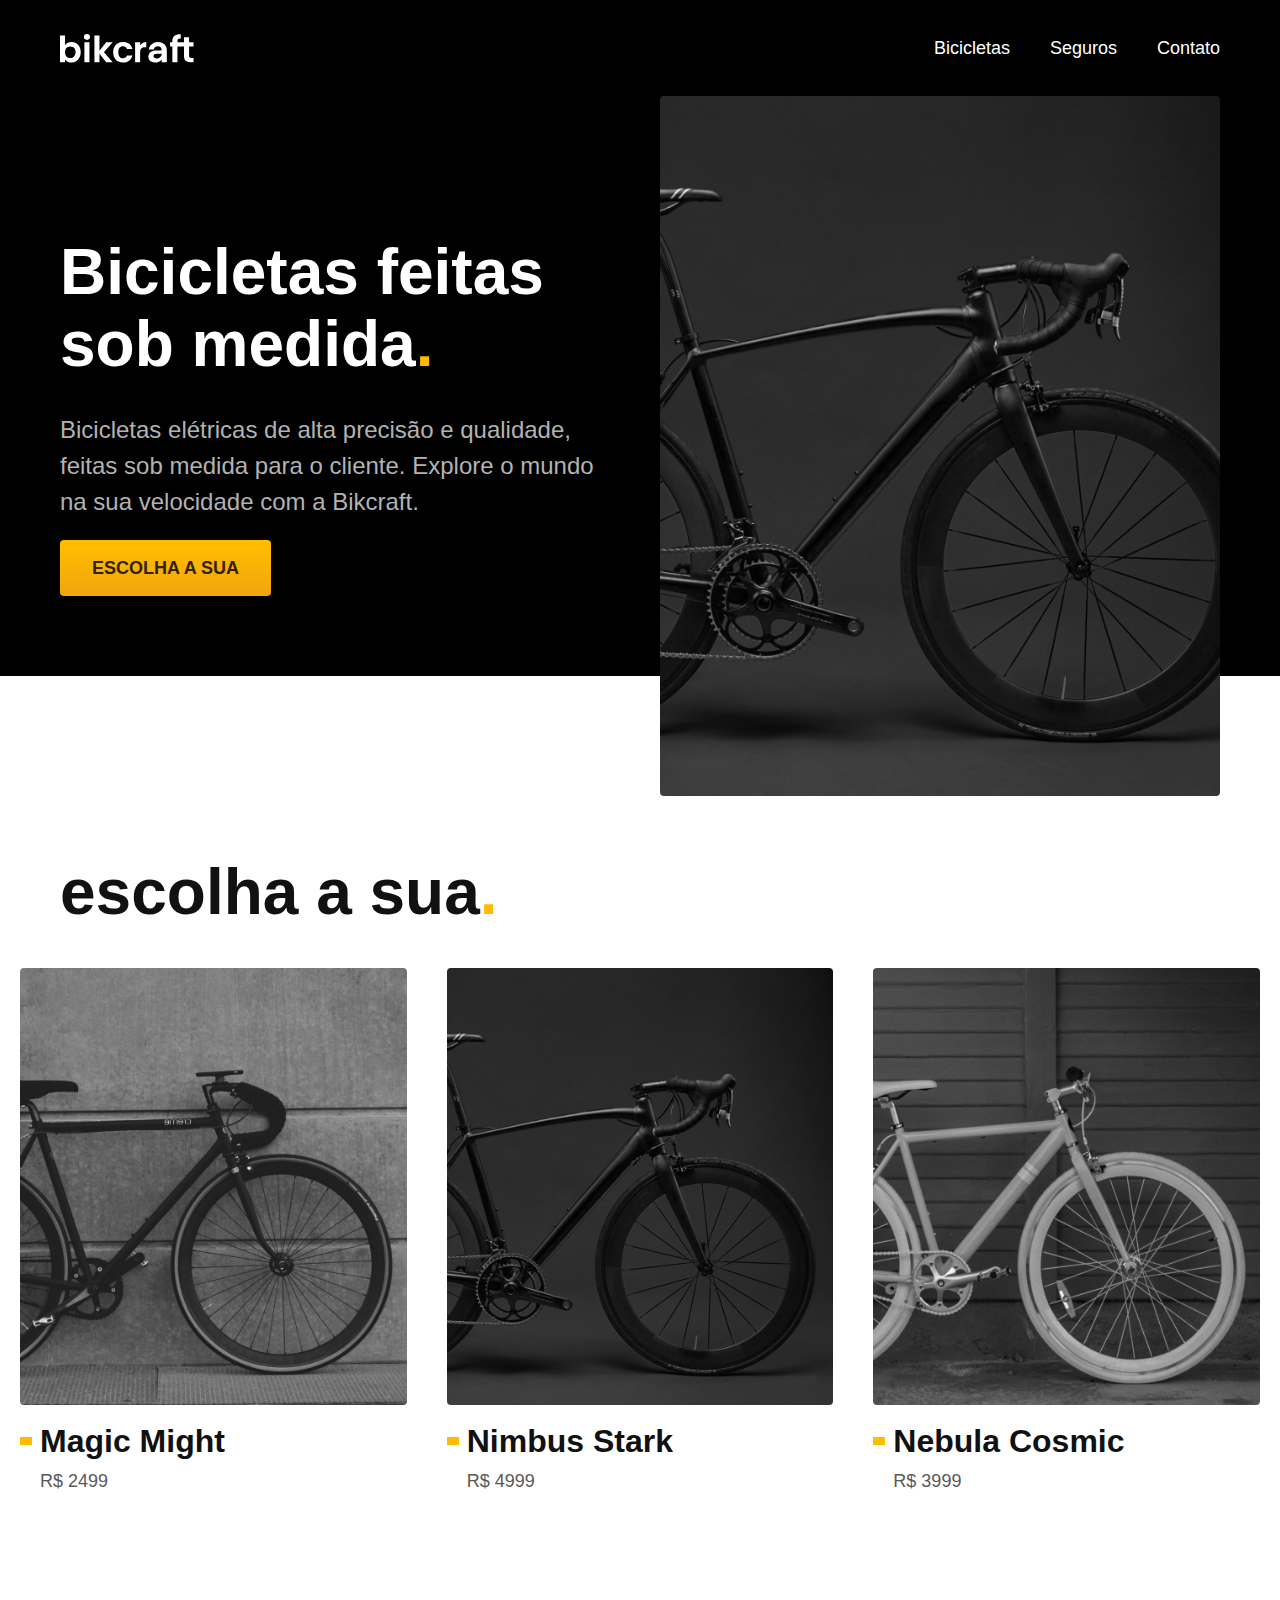
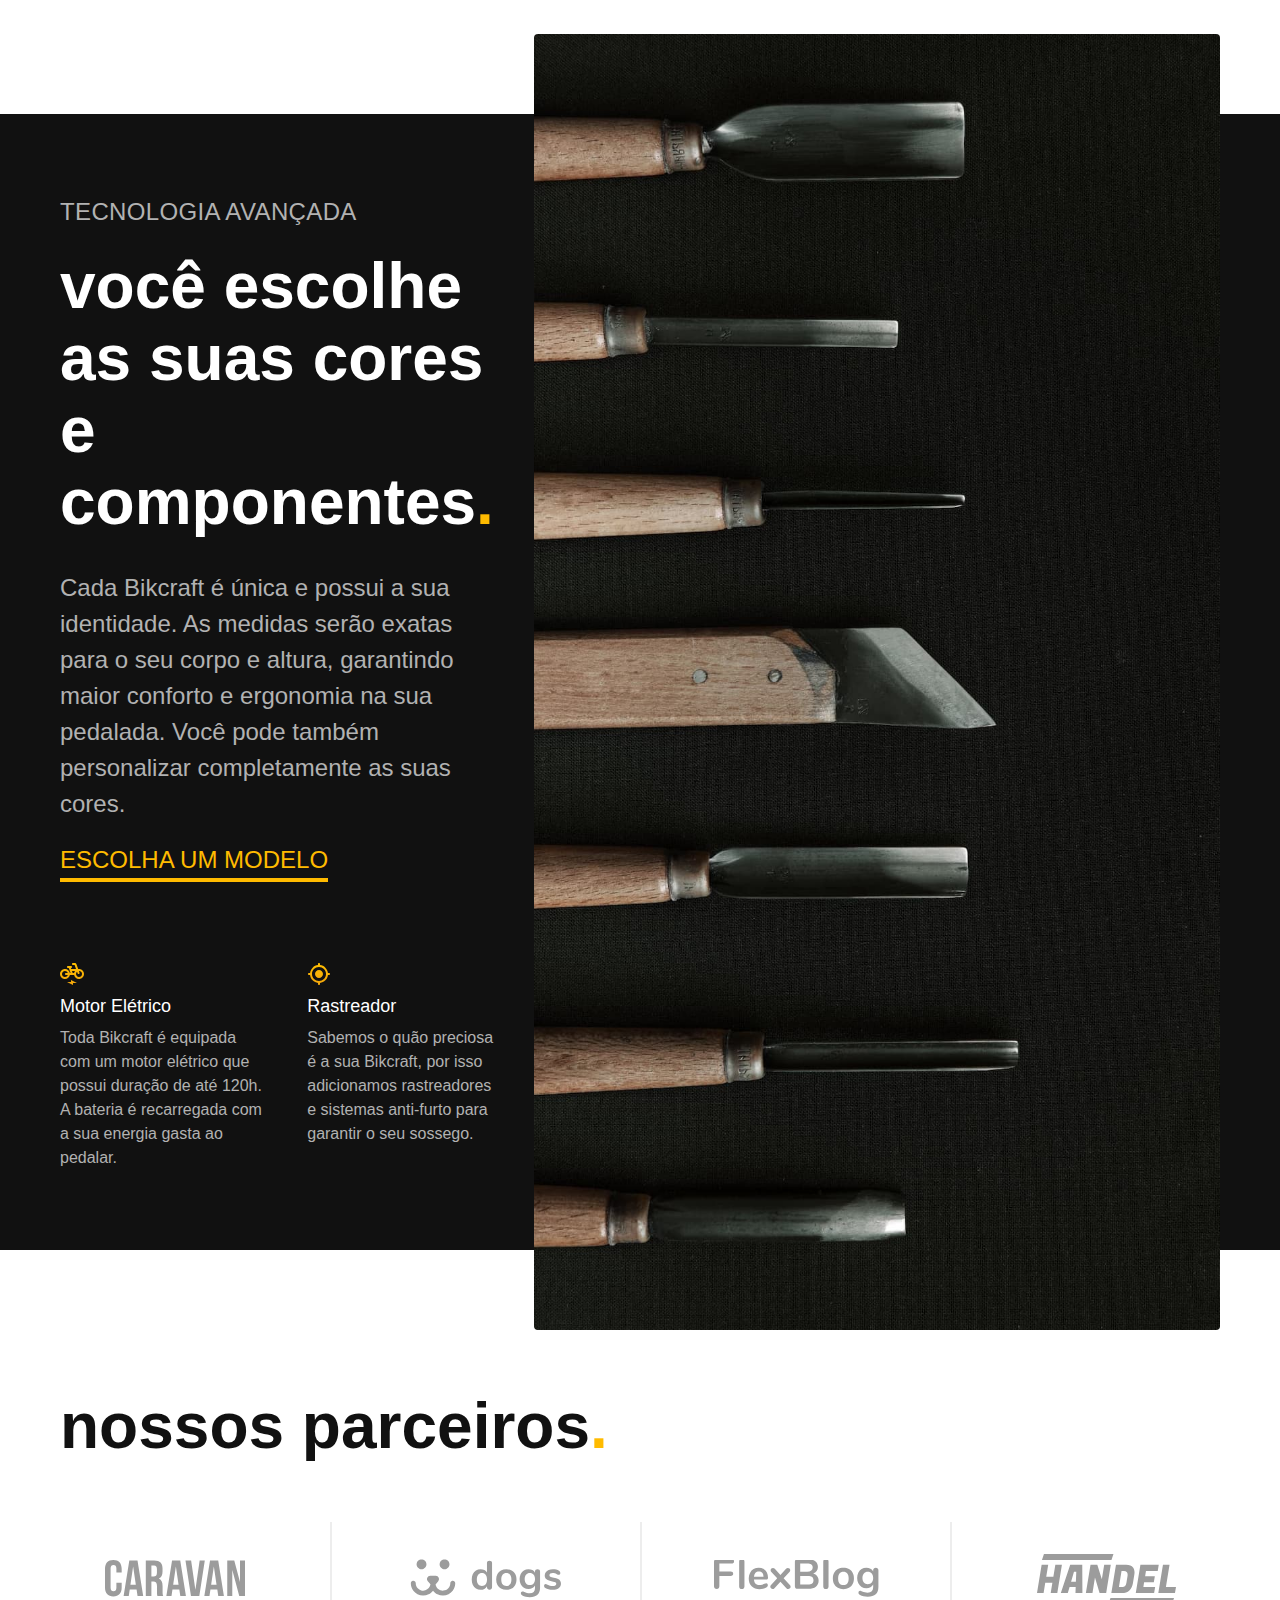
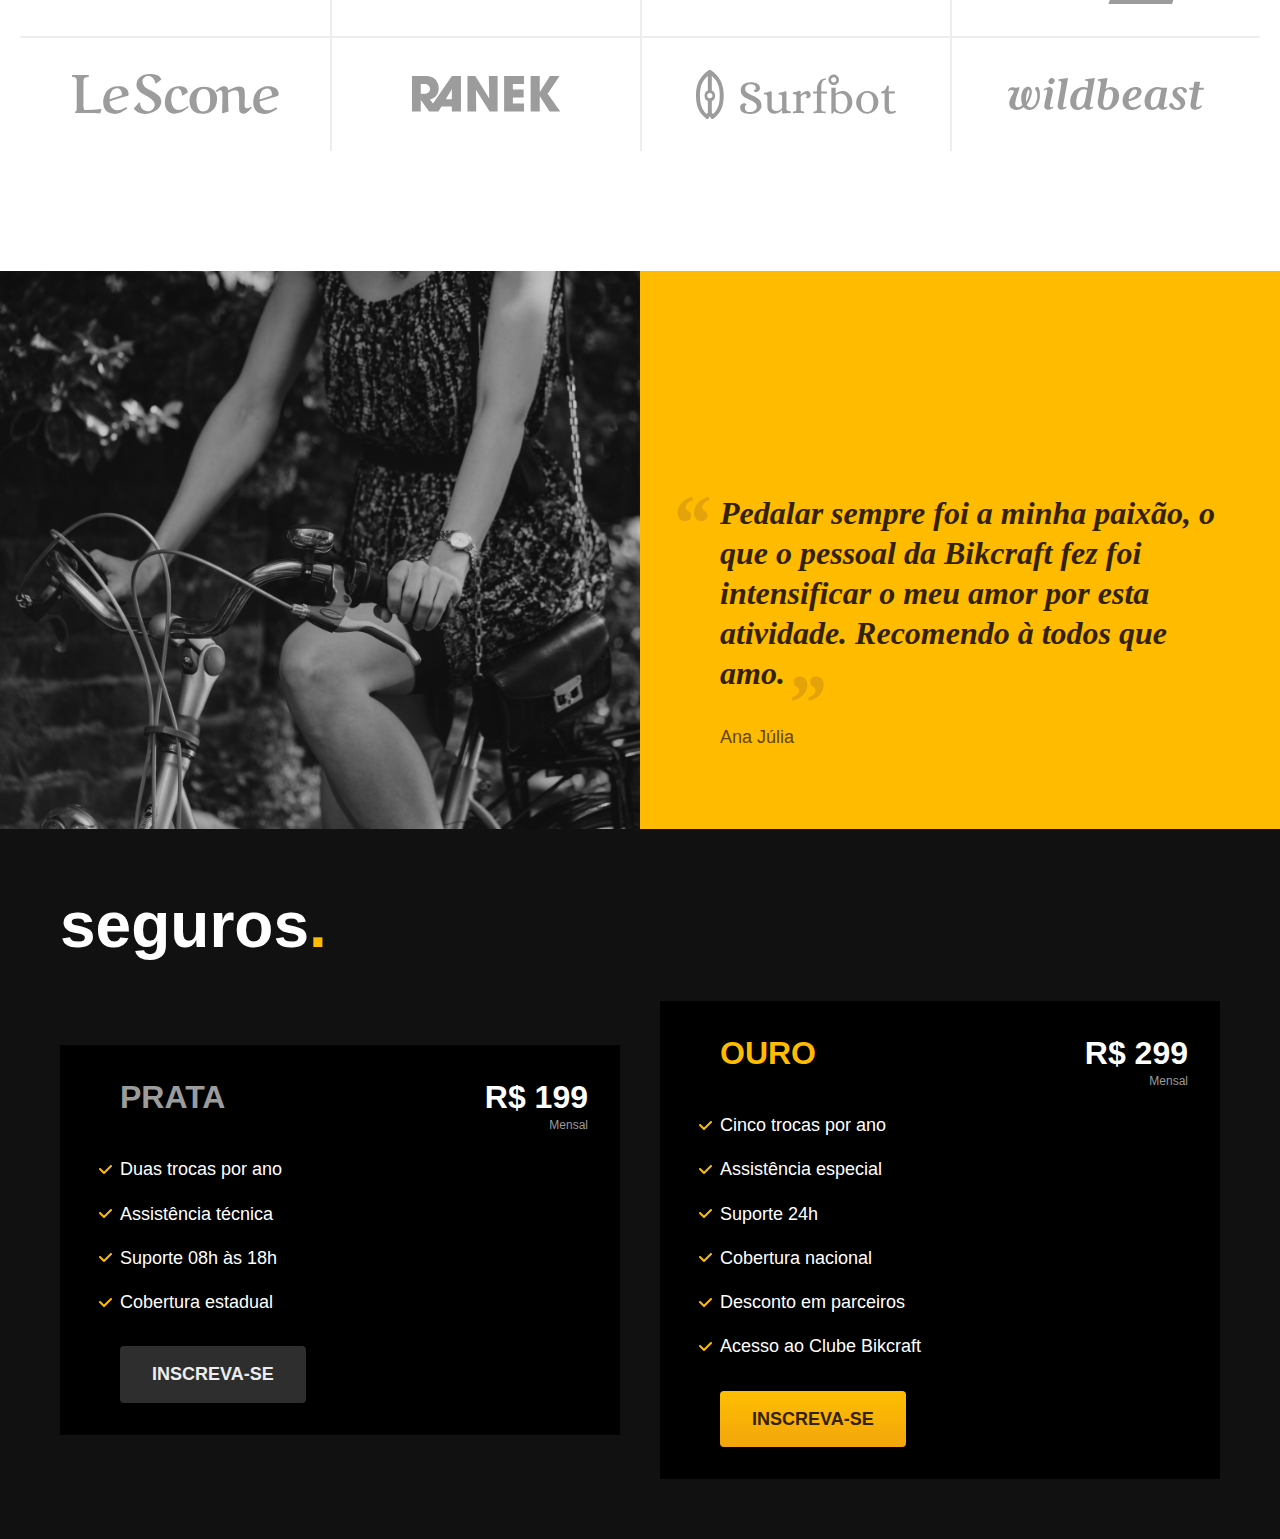
==== index.html @ 224e23ee "adição de seguros" ====
<!DOCTYPE html>
<html lang="pt-br">

<head>
  <meta charset="UTF-8">
  <meta http-equiv="X-UA-Compatible" content="IE=edge">
  <meta name="viewport" content="width=device-width, initial-scale=1.0">
  <meta name="description" content="Bicicletas elétricas de alta precisão e qualidade,  feitas sob medida para o cliente. Explore o mundo na sua velocidade com a Bikcraft.">
  <title>Bikcraft - Bicicletas Elétricas</title>
  <link rel="stylesheet" href="./css/style.css">
</head>

<body>

  <header class="header-bg">
    <div class="header container">
      <a href="./">
        <img src="./imagens e svg/0827-favicon/bikcraft-arquivos/img/bikcraft.svg" alt="Bikcraft">
      </a>
      <nav aria-label="primaria">
        <ul class="header-menu font-1-m cor-0">
          <li><a href="./bicicletas.html">Bicicletas</a></li>
          <li><a href="./seguros.html">Seguros</a></li>
          <li><a href="./contato.html">Contato</a></li>
        </ul>
      </nav>
    </div>
  </header>

  <main class="introducao-bg">
    <div class="introducao container">
      <div class="introducao-conteudo">
        <h1 class="font-1-xxl cor-0">Bicicletas feitas sob medida<span class="cor-p1">.</span></h1>
        <p class="font-2-l cor-5">Bicicletas elétricas de alta precisão e qualidade, feitas sob medida para o cliente. Explore o mundo na sua velocidade com a Bikcraft.</p>
        <a class="botao" href="./bicicletas.html">Escolha a sua</a>
      </div>
      <div>
        <img src="./imagens e svg/0827-favicon/bikcraft-arquivos/img/fotos/introducao.jpg" alt="Bicicleta elétrica preta.">
      </div>
    </div>
  </main>

  <article class="bicicletas-lista">
    <h2 class="container font-1-xxl">escolha a sua<span class="cor-p1">.</span></h2>
    <ul>
      <li>
        <a href="./bicicletas/magic.html">
          <img src="./imagens e svg/0827-favicon/bikcraft-arquivos/img/bicicletas/magic-home.jpg" alt="bicicleta preta">
          <h3 class="font-1-xl">Magic Might</h3>
          <span class="font-2-m cor-8">R$ 2499</span>
        </a>
      </li>
      <li>
        <a href="./bicicletas/magic.html">
          <img src="./imagens e svg/0827-favicon/bikcraft-arquivos/img/bicicletas/nimbus-home.jpg" alt="bicicleta preta">
          <h3 class="font-1-xl">Nimbus Stark</h3>
          <span class="font-2-m cor-8">R$ 4999</span>
        </a>
      </li>
      <li>
        <a href="./bicicletas/magic.html">
          <img src="./imagens e svg/0827-favicon/bikcraft-arquivos/img/bicicletas/nebula-home.jpg" alt="bicicleta preta">
          <h3 class="font-1-xl">Nebula Cosmic</h3>
          <span class="font-2-m cor-8">R$ 3999</span>
        </a>
      </li>
    </ul>
  </article>

  <article class="tecnologia-bg">
    <div class="tecnologia container">
      <div class="tecnologia-conteudo">
        <span class="font-2-l-b cor-5">Tecnologia Avançada</span>
        <h2 class="font-1-xxl cor-0">você escolhe as suas cores e componentes<span class="cor-p1">.</span></h2>
        <p class="font-2-l cor-5">Cada Bikcraft é única e possui a sua identidade. As medidas serão exatas para o seu corpo e altura, garantindo maior conforto e ergonomia na sua pedalada. Você pode também personalizar completamente as suas cores.</p>
        <a class="link" href="./bicicletas.html">Escolha um modelo</a>
        <div class="tecnologia-vantagens">
          <div>
            <img src="./imagens e svg/0827-favicon/bikcraft-arquivos/img/icones/eletrica.svg" alt="">
            <h3 class="font-1-m cor-0">Motor Elétrico</h3>
            <p class="font-2-s cor-5">Toda Bikcraft é equipada com um motor elétrico que possui duração de até 120h. A bateria é recarregada com a sua energia gasta ao pedalar.</p>
          </div>
          <div>
            <img src="./imagens e svg/0827-favicon/bikcraft-arquivos/img/icones/rastreador.svg" alt="">
            <h3 class="font-1-m cor-0">Rastreador</h3>
            <p class="font-2-s cor-5">Sabemos o quão preciosa é a sua Bikcraft, por isso adicionamos rastreadores e sistemas anti-furto para garantir o seu sossego.</p>
          </div>
        </div>
      </div>
      <div class="tecnologia-imagem">
        <img src="./imagens e svg/0827-favicon/bikcraft-arquivos/img/fotos/tecnologia.jpg" alt="">
      </div>
    </div>
  </article>

  <section class="parceiros" aria-label="Nossos Parceiros">
    <h2 class="container font-1-xxl">nossos parceiros<span class="cor-p1">.</span></h2>
    <ul>
      <li><img src="./imagens e svg/0827-favicon/bikcraft-arquivos/img/parceiros/caravan.svg" alt="caravan"></li>
      <li><img src="./imagens e svg/0827-favicon/bikcraft-arquivos/img/parceiros/dogs.svg" alt="dogs"></li>
      <li><img src="./imagens e svg/0827-favicon/bikcraft-arquivos/img/parceiros/flexblog.svg" alt="flexblog"></li>
      <li><img src="./imagens e svg/0827-favicon/bikcraft-arquivos/img/parceiros/handel.svg" alt="handel"></li>
      <li><img src="./imagens e svg/0827-favicon/bikcraft-arquivos/img/parceiros/lescone.svg" alt="lescone"></li>
      <li><img src="./imagens e svg/0827-favicon/bikcraft-arquivos/img/parceiros/ranek.svg" alt="ranek"></li>
      <li><img src="./imagens e svg/0827-favicon/bikcraft-arquivos/img/parceiros/surfbot.svg" alt="furfbot"></li>
      <li><img src="./imagens e svg/0827-favicon/bikcraft-arquivos/img/parceiros/wildbeast.svg" alt="wildbeast"></li>
    </ul>
  </section>

  <section class="depoimento" aria-label="depoimento">
    <div>
      <img src="./imagens e svg/0827-favicon/bikcraft-arquivos/img/fotos/depoimento.jpg" alt="Pessoa pedalando">
    </div>
    <div class="depoimento-conteudo">
      <blockquote class="font-1-xl cor-p5">
        <p>Pedalar sempre foi a minha paixão, o que o pessoal da Bikcraft fez foi intensificar o meu amor por esta atividade. Recomendo à todos que amo.</p>
      </blockquote>
      <span class="font-1-m-b cor-p4">Ana Júlia</span>
    </div>
  </section>

  <article class="seguros-bg">
    <div class="seguros container">
      <h2 class="font-1-xxl cor-0">seguros<span class="cor-p1">.</span></h2>
      <div class="seguros-item">
        <h3 class="font-1-xl cor-6">PRATA</h3>
        <span class="font-1-xl cor-0">R$ 199 <span class="font-1-xs cor-6">Mensal</span></span>
        <ul class="font-2-m cor-0">
          <li>Duas trocas por ano</li>
          <li>Assistência técnica</li>
          <li>Suporte 08h às 18h</li>
          <li>Cobertura estadual</li>
        </ul>
        <a class="botao secundario" href="./orcamento.html">Inscreva-se</a>
      </div>

      <div class="seguros-item">
        <h3 class="font-1-xl cor-p1">OURO</h3>
        <span class="font-1-xl cor-0">R$ 299 <span class="font-1-xs cor-6">Mensal</span></span>
        <ul class="font-2-m cor-0">
          <li>Cinco trocas por ano</li>
          <li>Assistência especial</li>
          <li>Suporte 24h</li>
          <li>Cobertura nacional</li>
          <li>Desconto em parceiros</li>
          <li>Acesso ao Clube Bikcraft</li>
        </ul>
        <a class="botao" href="./orcamento.html">Inscreva-se</a>
      </div>
    </div>
  </article>
</body>

</html>
---- css/style.css ----
@import "./global/global.css";
@import "./utilidades/tipografia.css";
@import "./utilidades/cores.css";

@import "./global/header.css";

/*utilidades*/
@import "./utilidades/componentes.css";

/* home */
@import "./home/introducao.css";
@import "./home/tecnologia.css";
@import "./home/parceiros.css";
@import "./home/depoimento.css";

/*bicicletas*/
@import "./bicicletas/bicicletas-lista.css";

/*seguros*/
@import "./seguros/seguros.css";
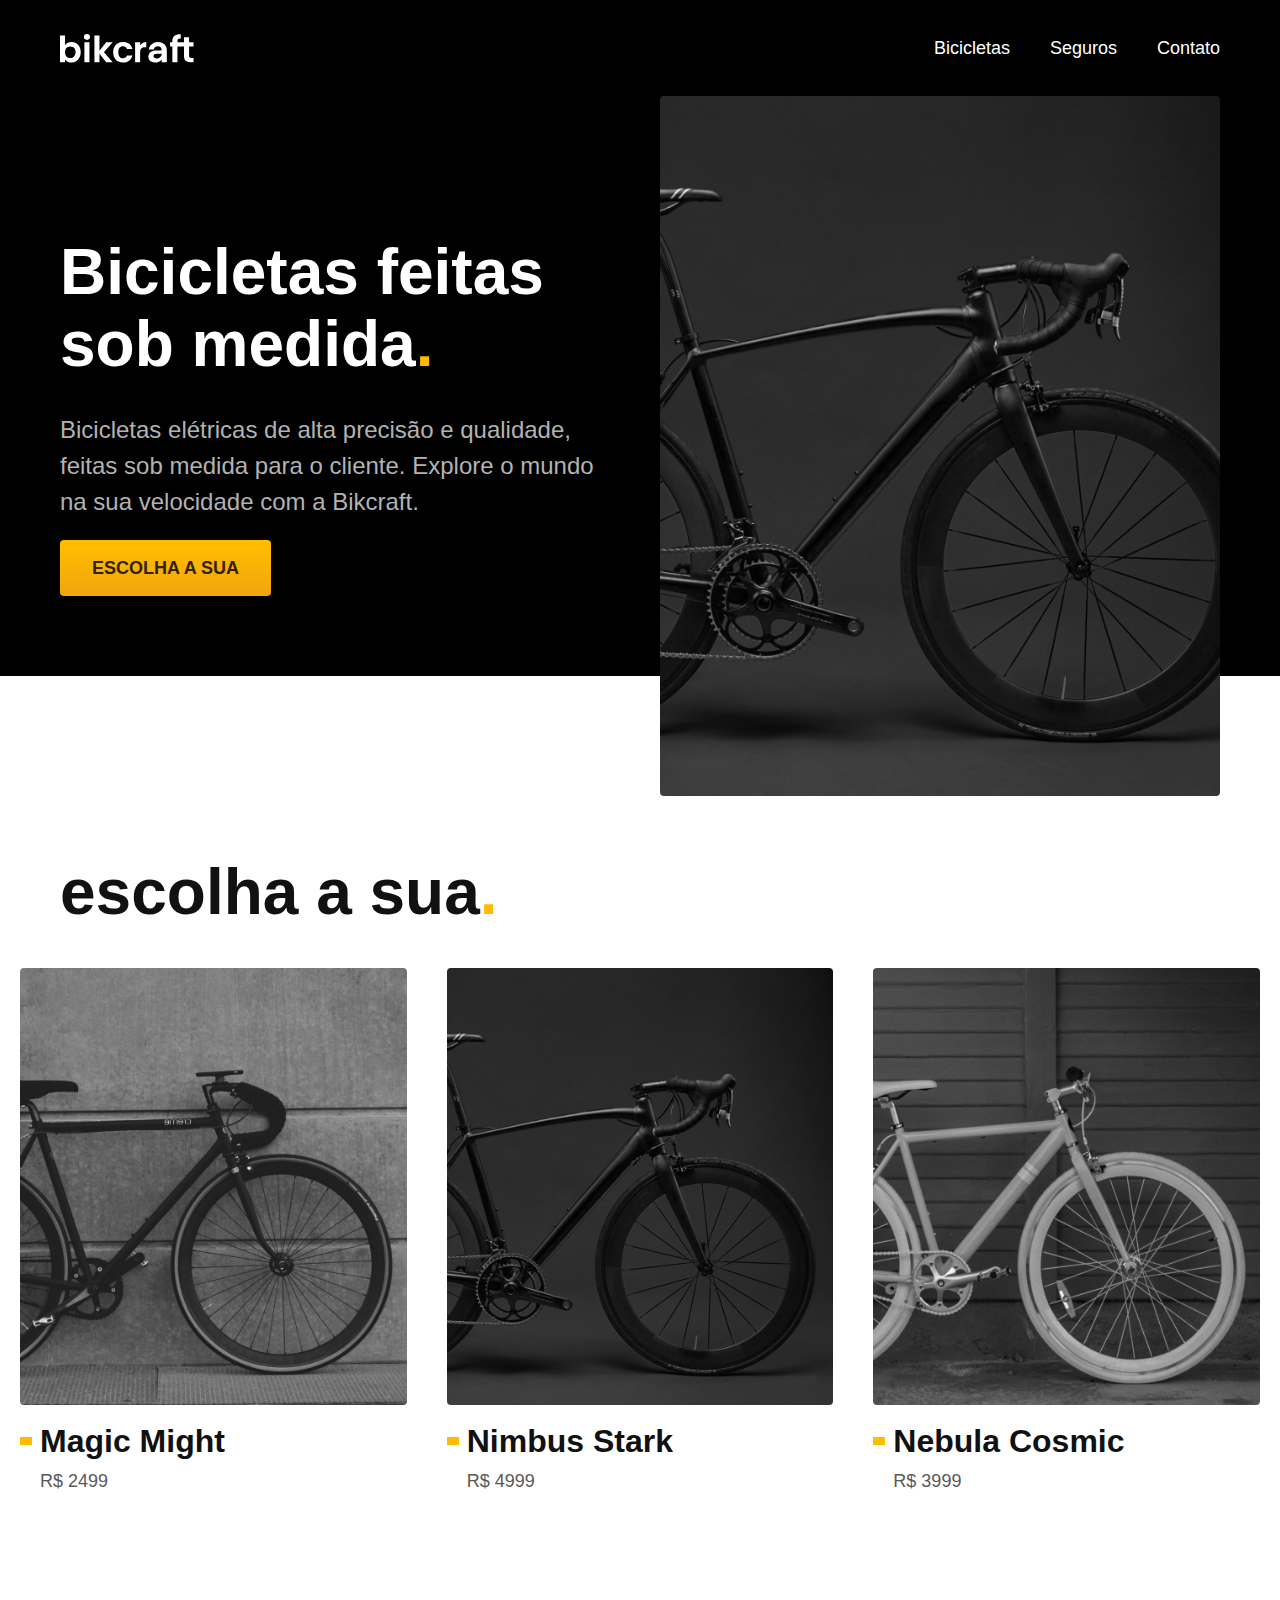
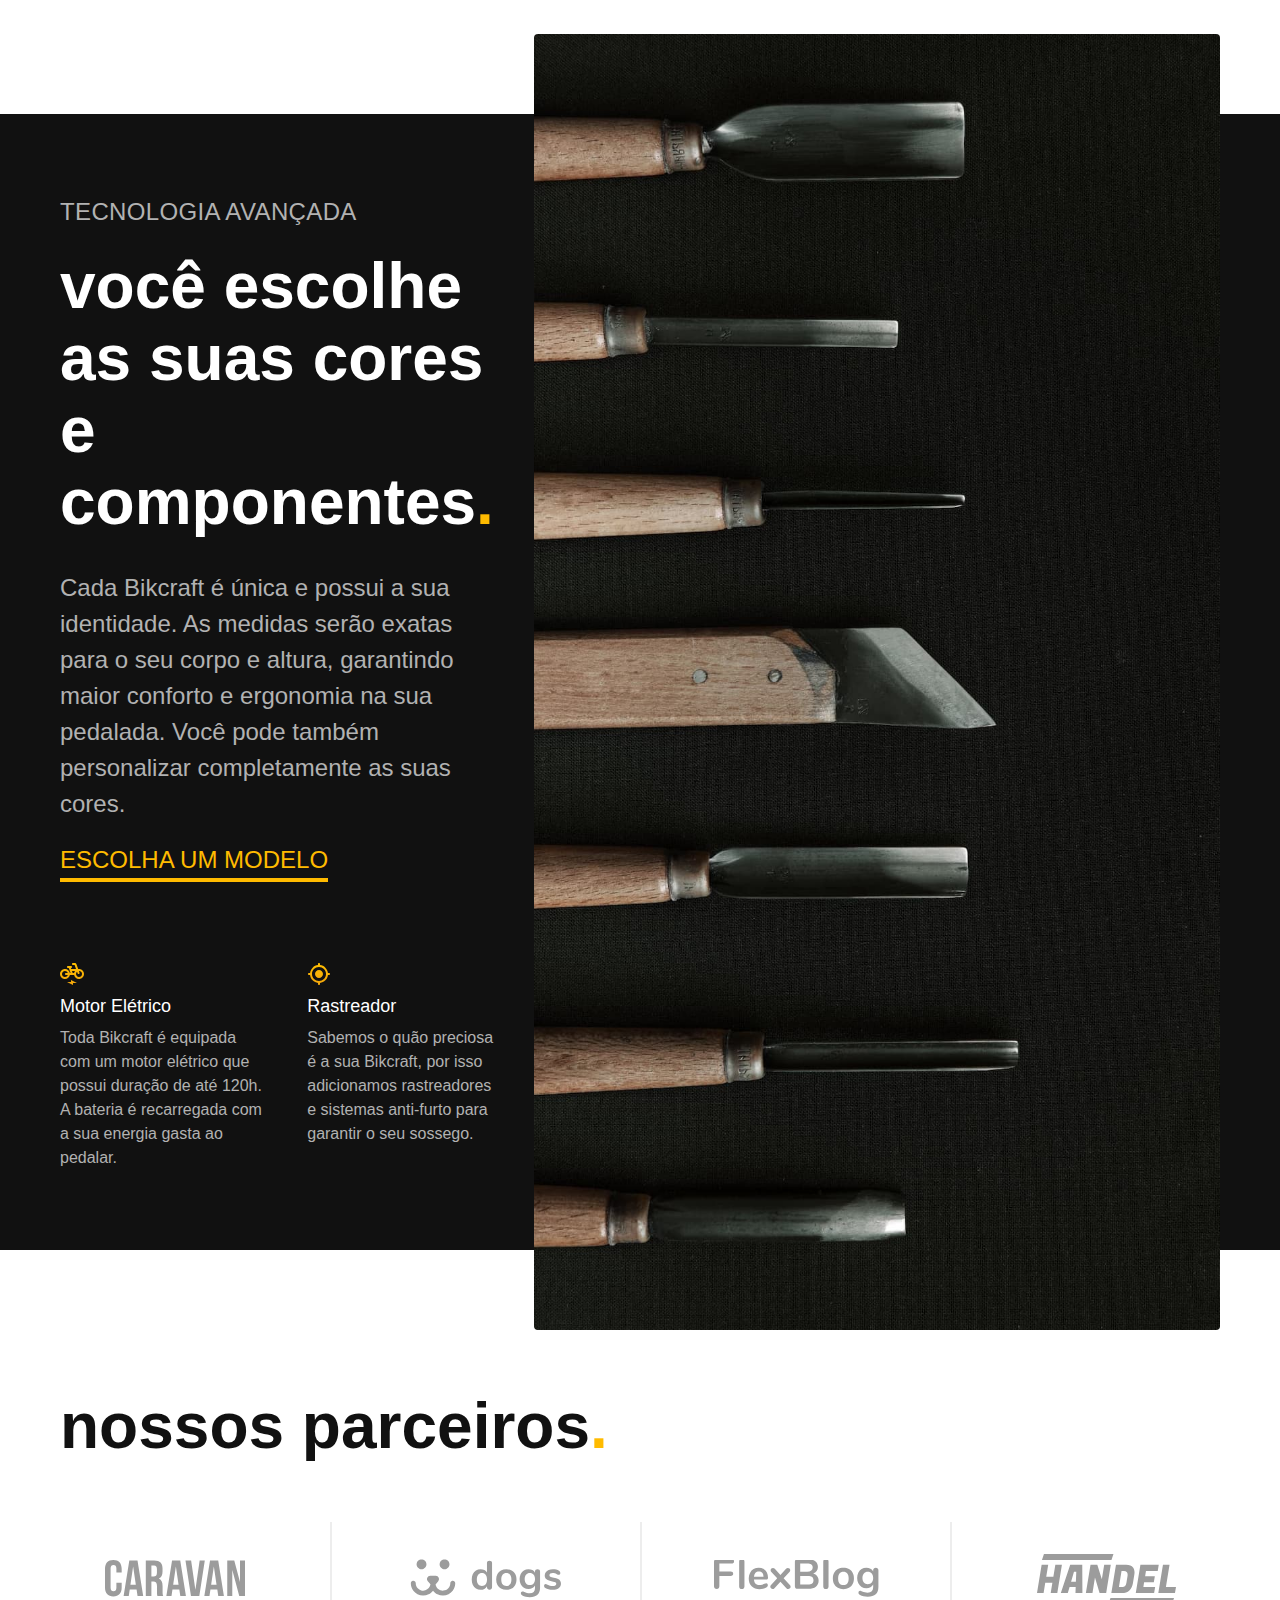
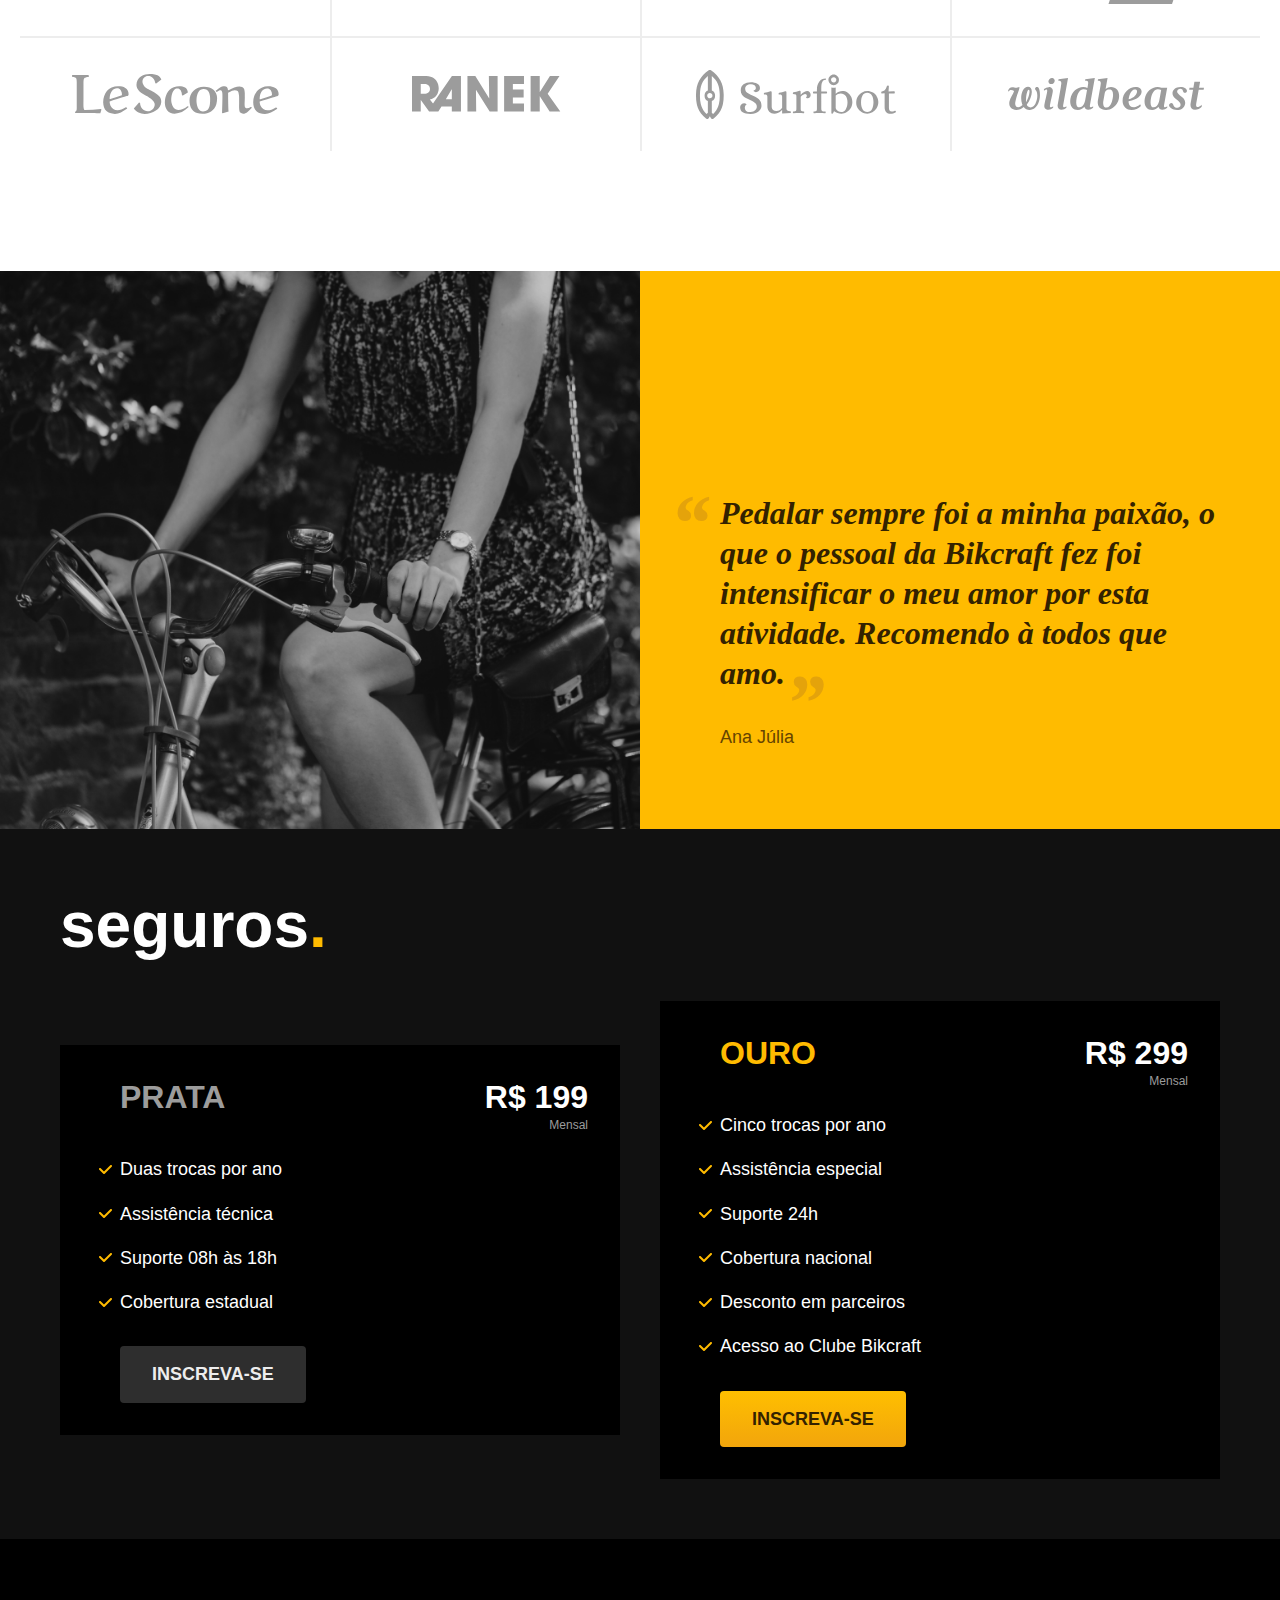
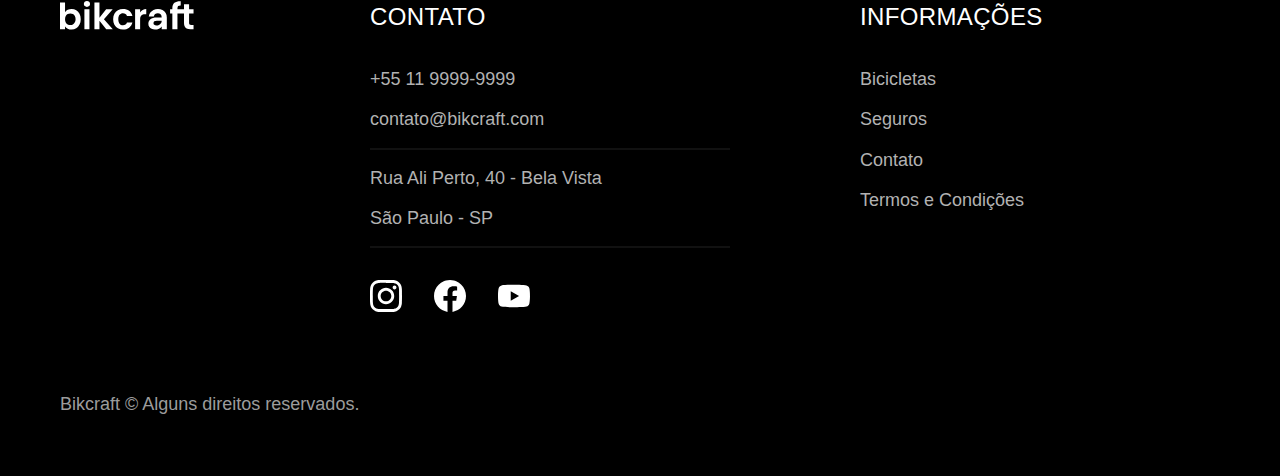
==== commit 37670264: "footer" ====
--- a/index.html
+++ b/index.html
@@ -149,6 +149,44 @@
       </div>
     </div>
   </article>
+
+  <footer class="footer-bg">
+    <div class="footer container">
+      <img src="./imagens e svg/0827-favicon/bikcraft-arquivos/img/bikcraft.svg" alt="Bikcraft">
+      <div class="footer-contato">
+        <h3 class="font-2-l-b cor-0">Contato</h3>
+        <ul class="font-2-m cor-5">
+          <li><a href="tel:+551199999999">+55 11 9999-9999</a></li>
+          <li><a href="mailto:contato@bikcraft.com">contato@bikcraft.com</a></li>
+          <li>Rua Ali Perto, 40 - Bela Vista</li>
+          <li>São Paulo - SP</li>
+        </ul>
+        <div class="footer-redes">
+          <a href="./">
+            <img src="./imagens e svg/0827-favicon/bikcraft-arquivos/img/redes/instagram.svg" alt="Instagram">
+          </a>
+          <a href="./">
+            <img src="./imagens e svg/0827-favicon/bikcraft-arquivos/img/redes/facebook.svg" alt="Facebook">
+          </a>
+          <a href="./">
+            <img src="./imagens e svg/0827-favicon/bikcraft-arquivos/img/redes/youtube.svg" alt="Youtube">
+          </a>
+        </div>
+      </div>
+      <div class="footer-informacoes">
+        <h3 class="font-2-l-b cor-0">Informações</h3>
+        <nav>
+          <ul class="font-1-m cor-5">
+            <li><a href="./bicicletas.html">Bicicletas</a></li>
+            <li><a href="./seguros.html">Seguros</a></li>
+            <li><a href="./contato.html">Contato</a></li>
+            <li><a href="./termos.html">Termos e Condições</a></li>
+          </ul>
+        </nav>
+      </div>
+      <p class="footer-copy font-2-m cor-6">Bikcraft © Alguns direitos reservados.</p>
+    </div>
+  </footer>
 </body>
 
 </html>--- a/css/style.css
+++ b/css/style.css
@@ -3,6 +3,7 @@
 @import "./utilidades/cores.css";
 
 @import "./global/header.css";
+@import "./global/footer.css";
 
 /*utilidades*/
 @import "./utilidades/componentes.css";
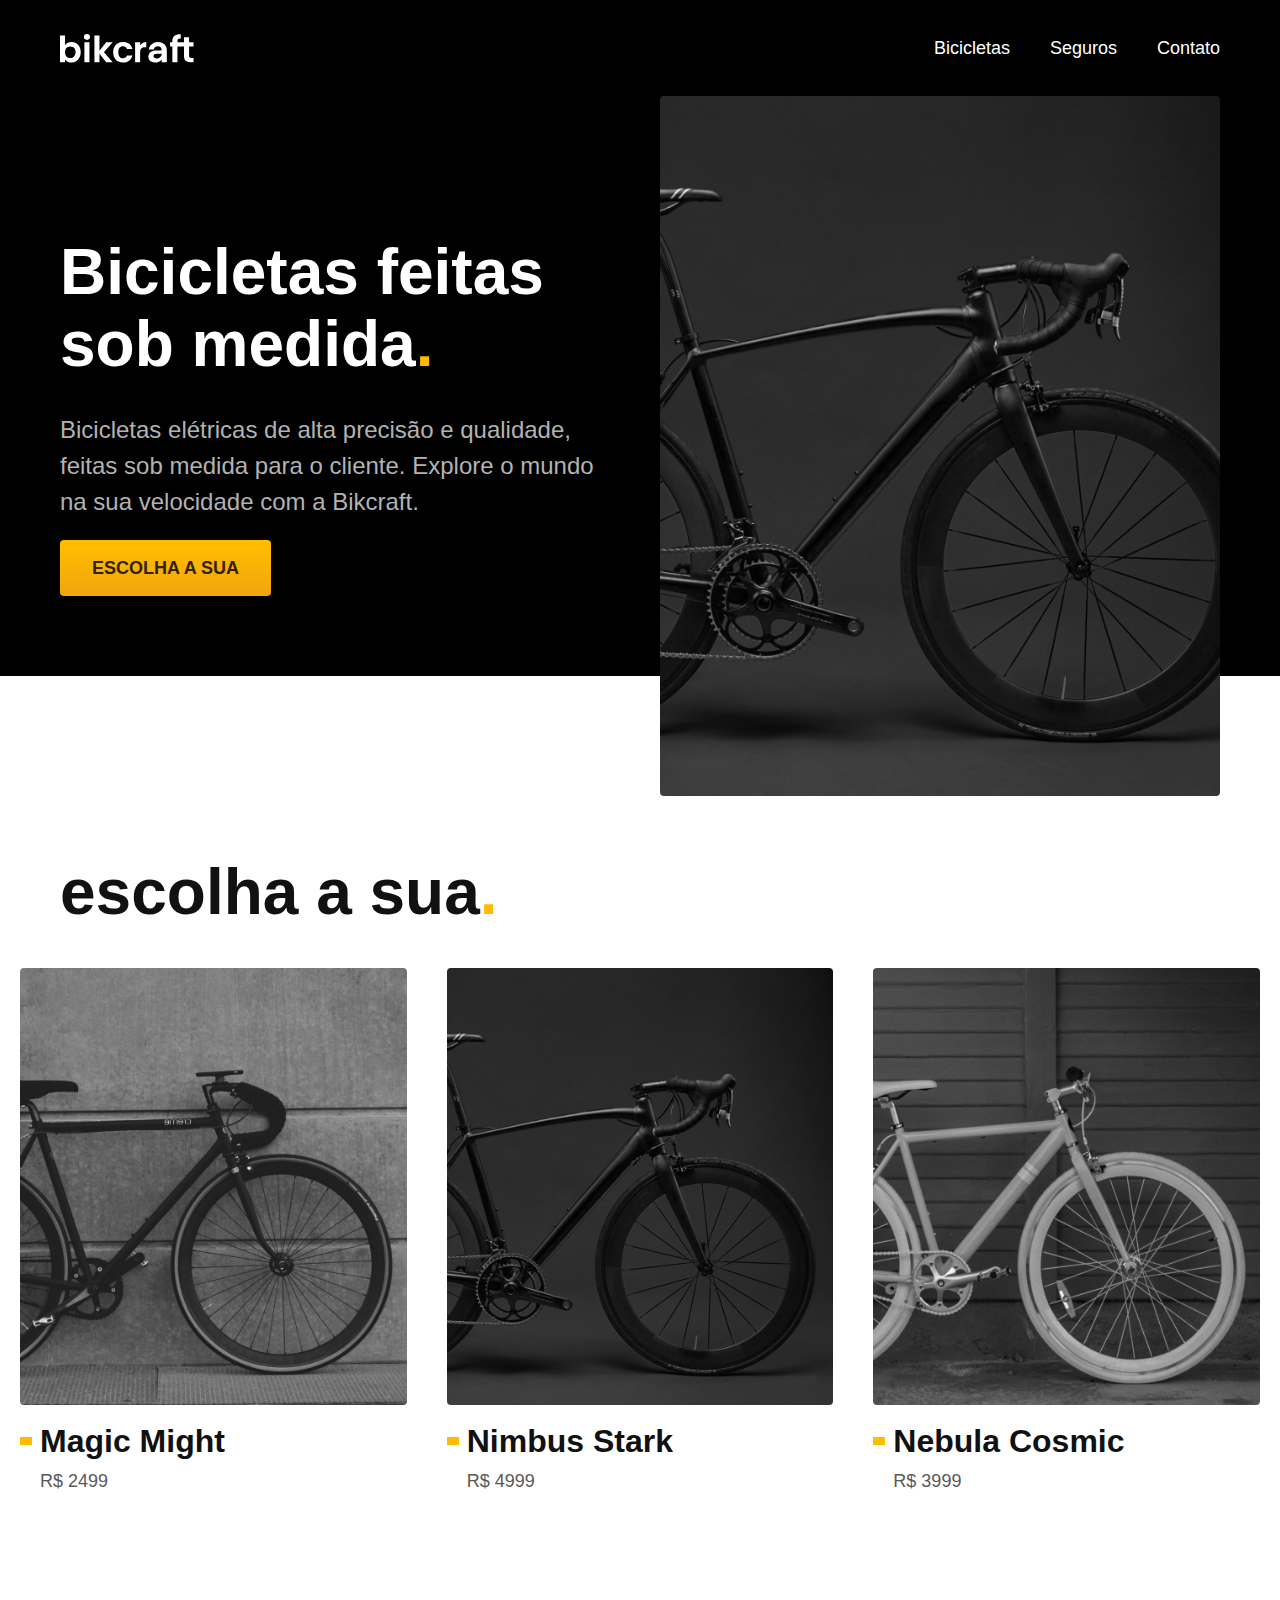
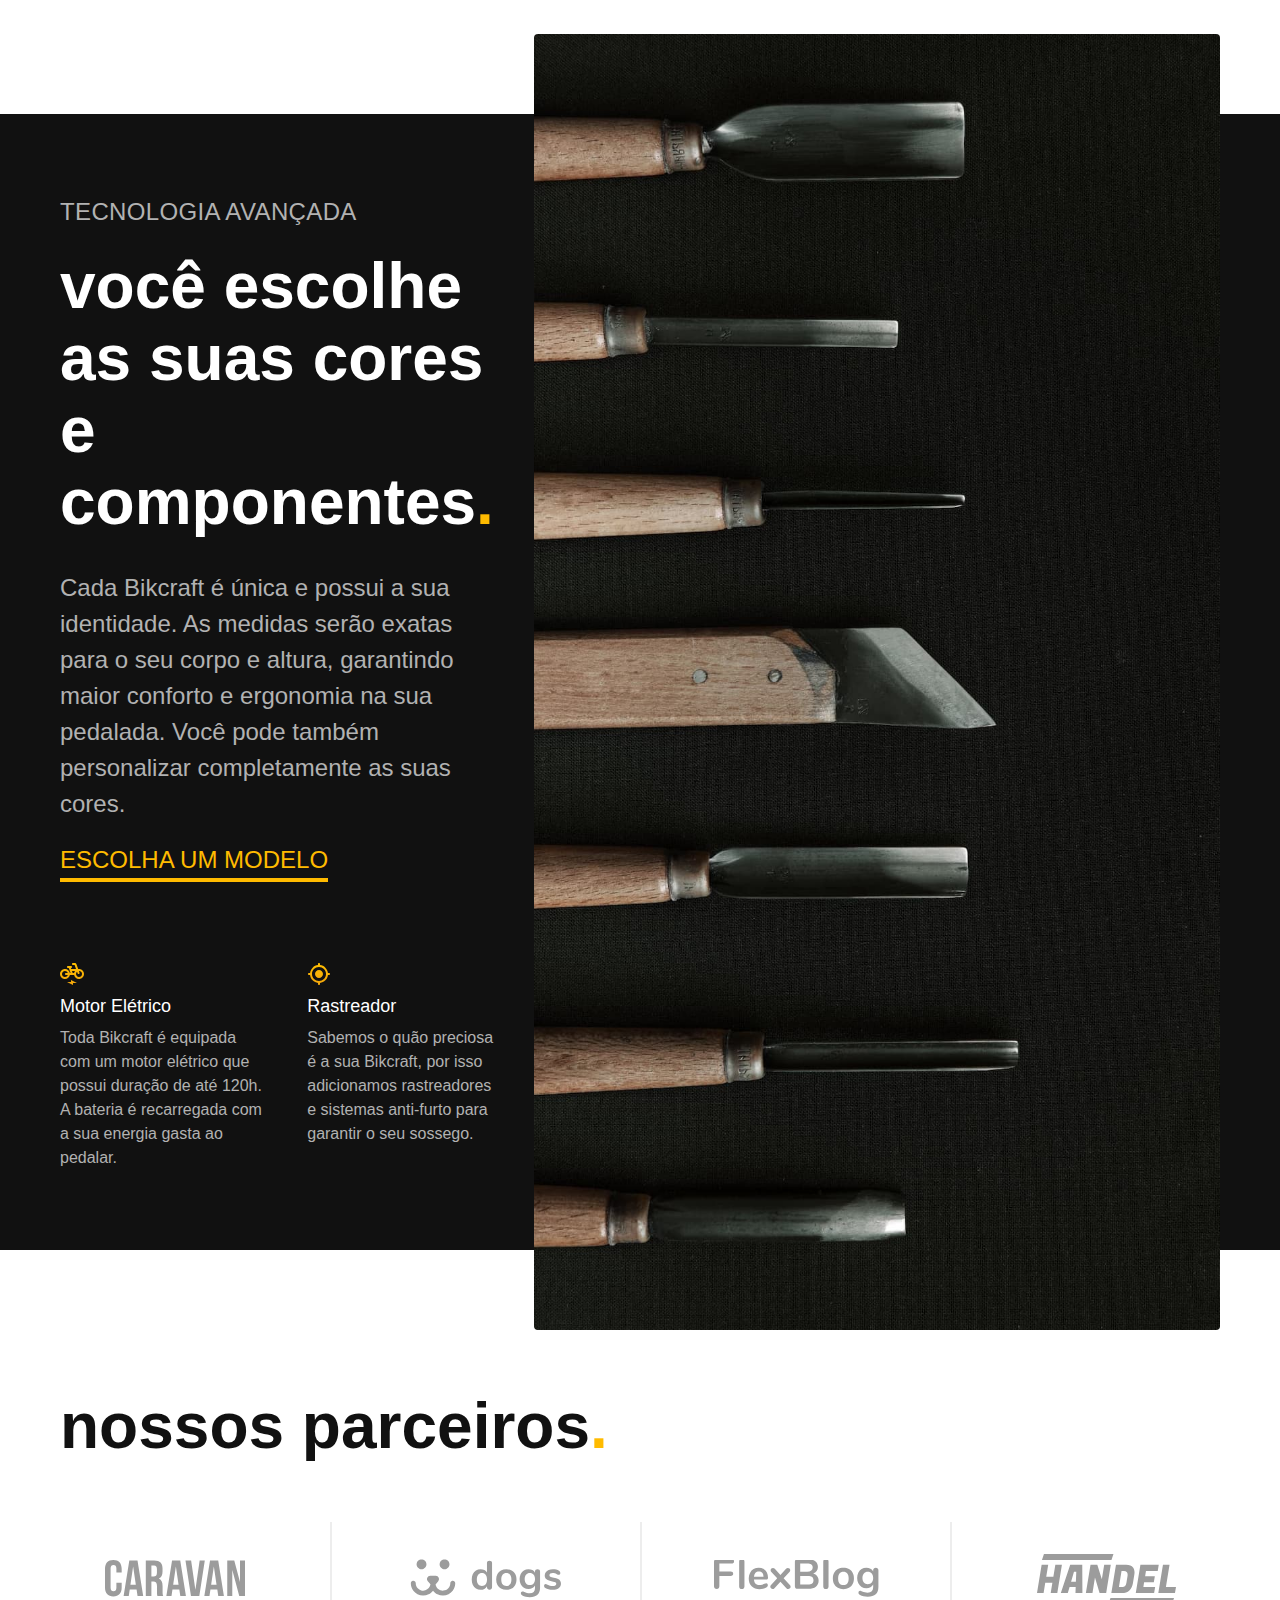
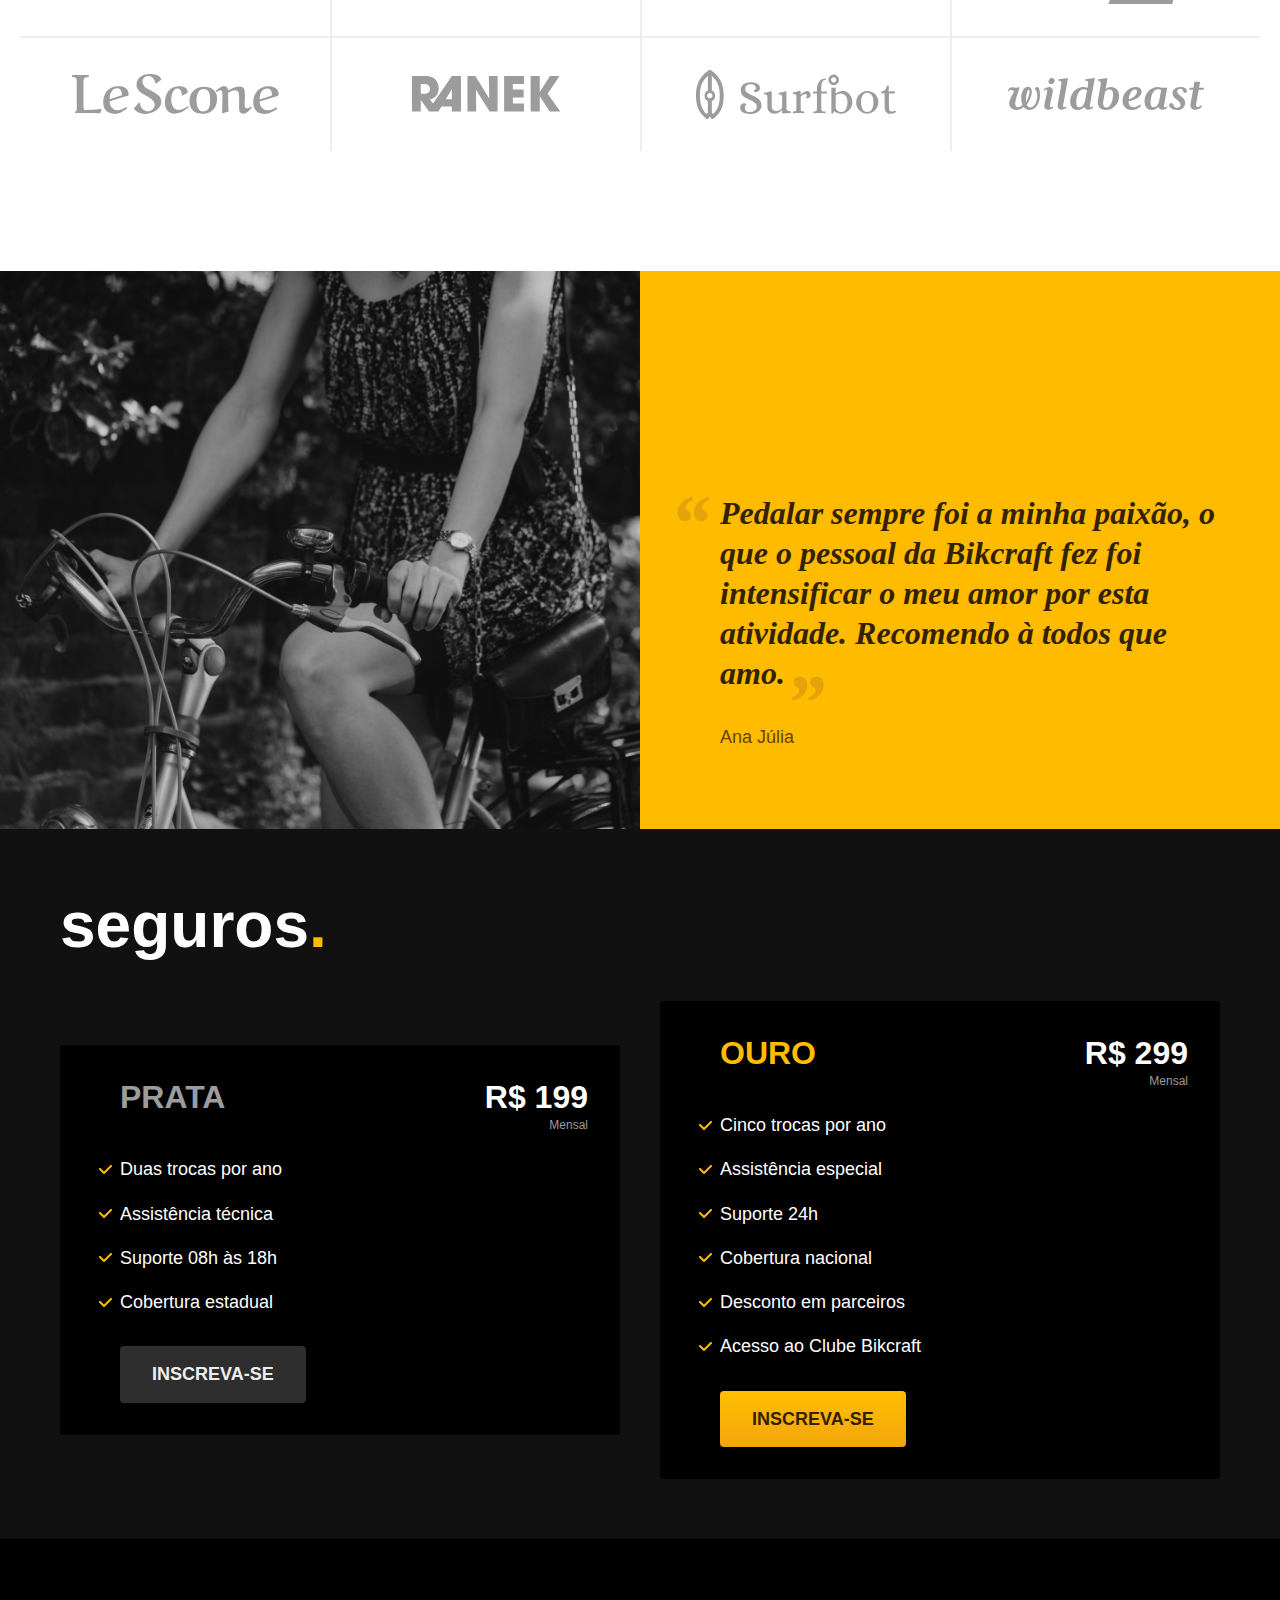
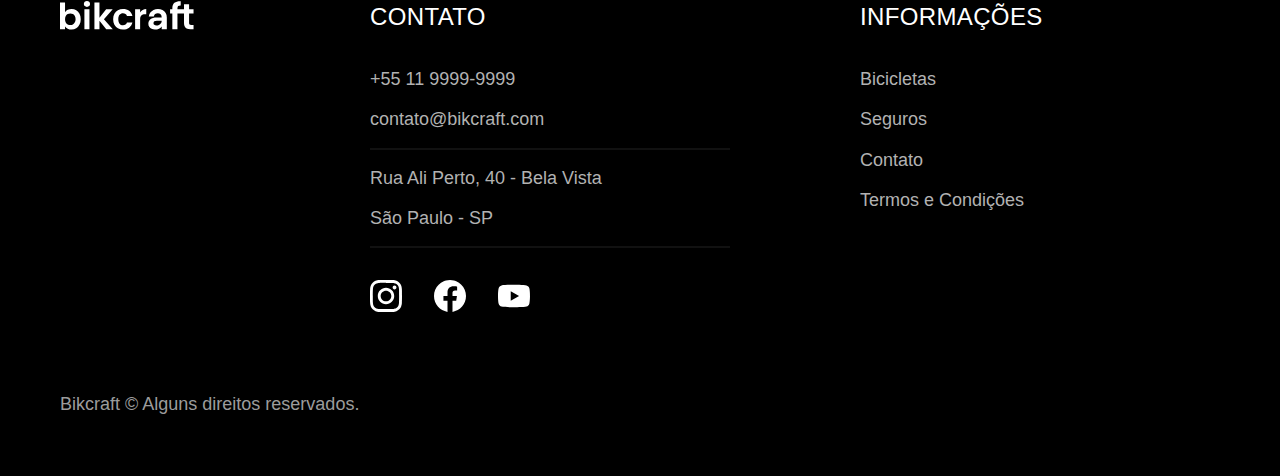
==== commit a69dbdb6: "adição bicicletas e fichas técnicas" ====
--- a/index.html
+++ b/index.html
@@ -51,14 +51,14 @@
         </a>
       </li>
       <li>
-        <a href="./bicicletas/magic.html">
+        <a href="./bicicletas/nimbus.html">
           <img src="./imagens e svg/0827-favicon/bikcraft-arquivos/img/bicicletas/nimbus-home.jpg" alt="bicicleta preta">
           <h3 class="font-1-xl">Nimbus Stark</h3>
           <span class="font-2-m cor-8">R$ 4999</span>
         </a>
       </li>
       <li>
-        <a href="./bicicletas/magic.html">
+        <a href="./bicicletas/nebula.html">
           <img src="./imagens e svg/0827-favicon/bikcraft-arquivos/img/bicicletas/nebula-home.jpg" alt="bicicleta preta">
           <h3 class="font-1-xl">Nebula Cosmic</h3>
           <span class="font-2-m cor-8">R$ 3999</span>
--- a/css/style.css
+++ b/css/style.css
@@ -16,6 +16,16 @@
 
 /*bicicletas*/
 @import "./bicicletas/bicicletas-lista.css";
+@import "./bicicletas/bicicletas.css";
+
+/*bicicleta*/
+@import "./bicicleta/bicicleta.css";
+@import "./bicicleta/seguro.css";
 
 /*seguros*/
 @import "./seguros/seguros.css";
+@import "./seguros/vantagens.css";
+@import "./seguros/perguntas.css";
+
+/*termos*/
+@import "./termos/termos.css";
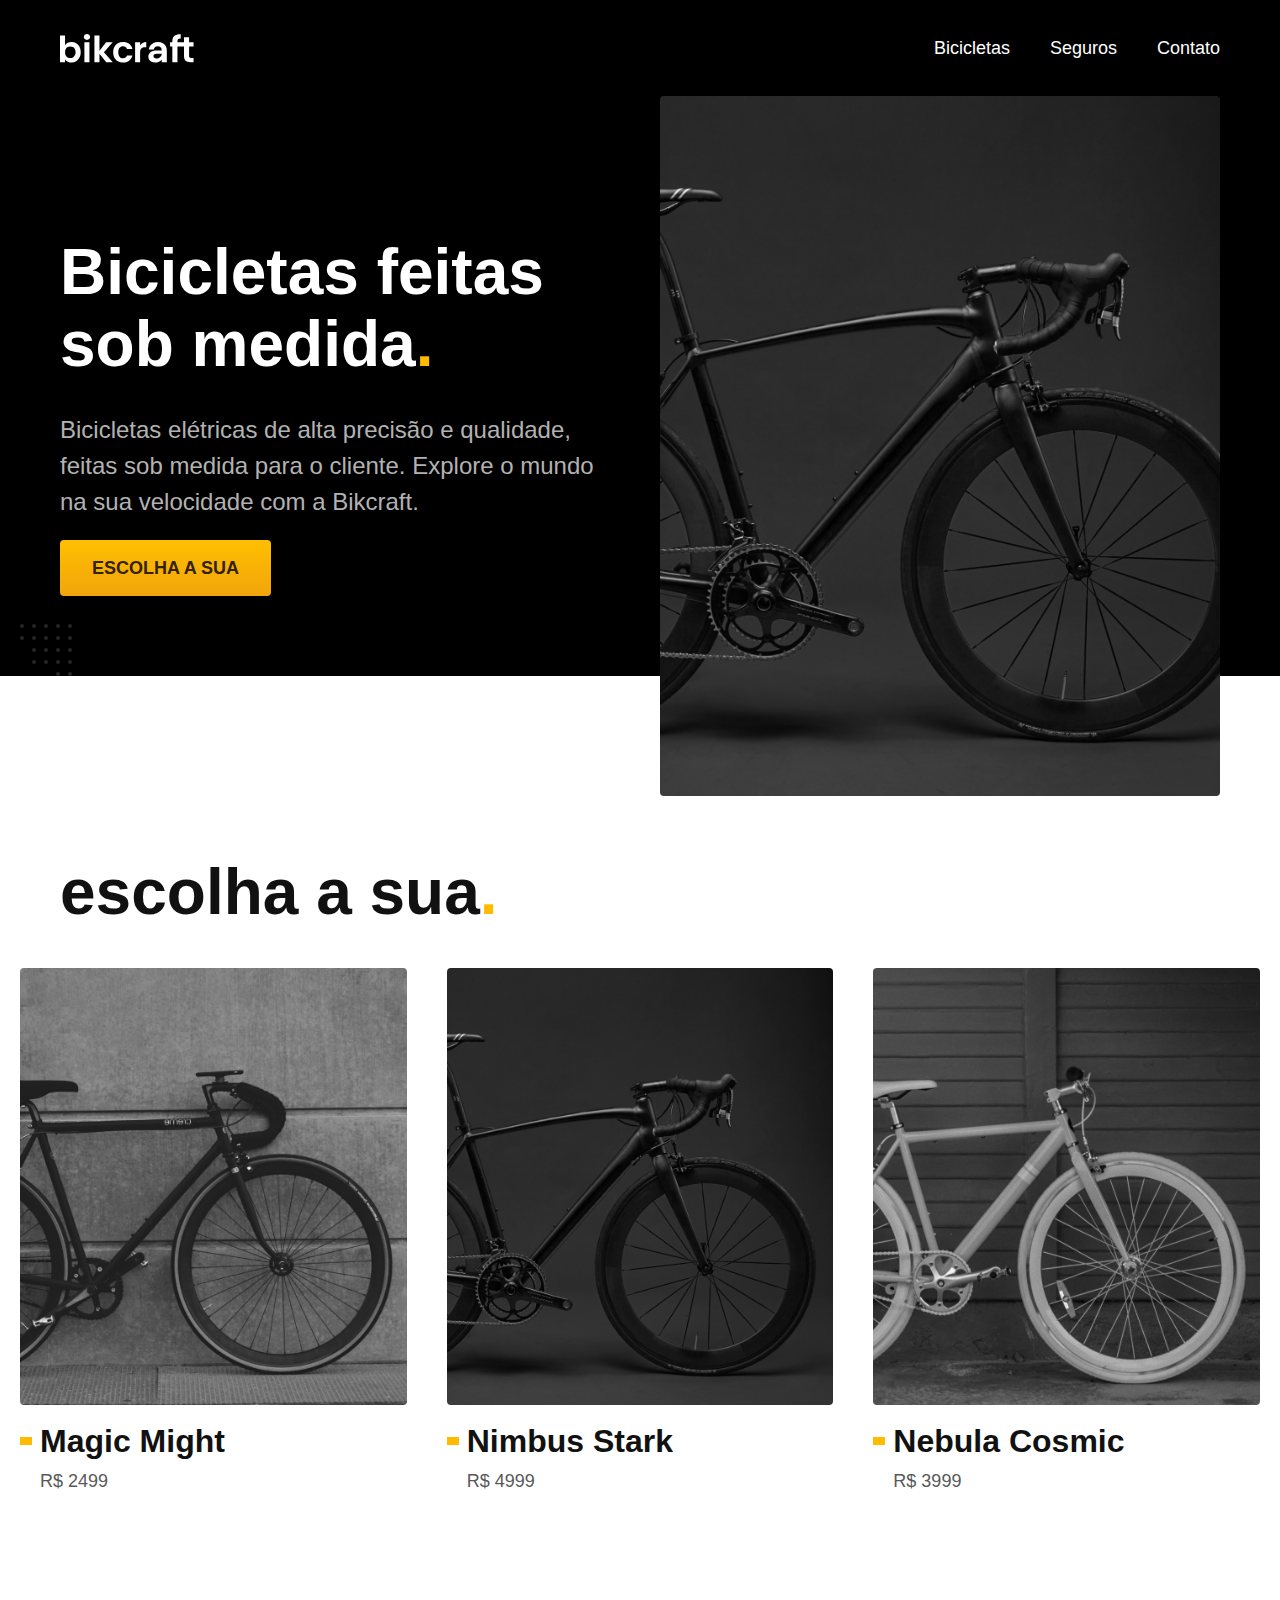
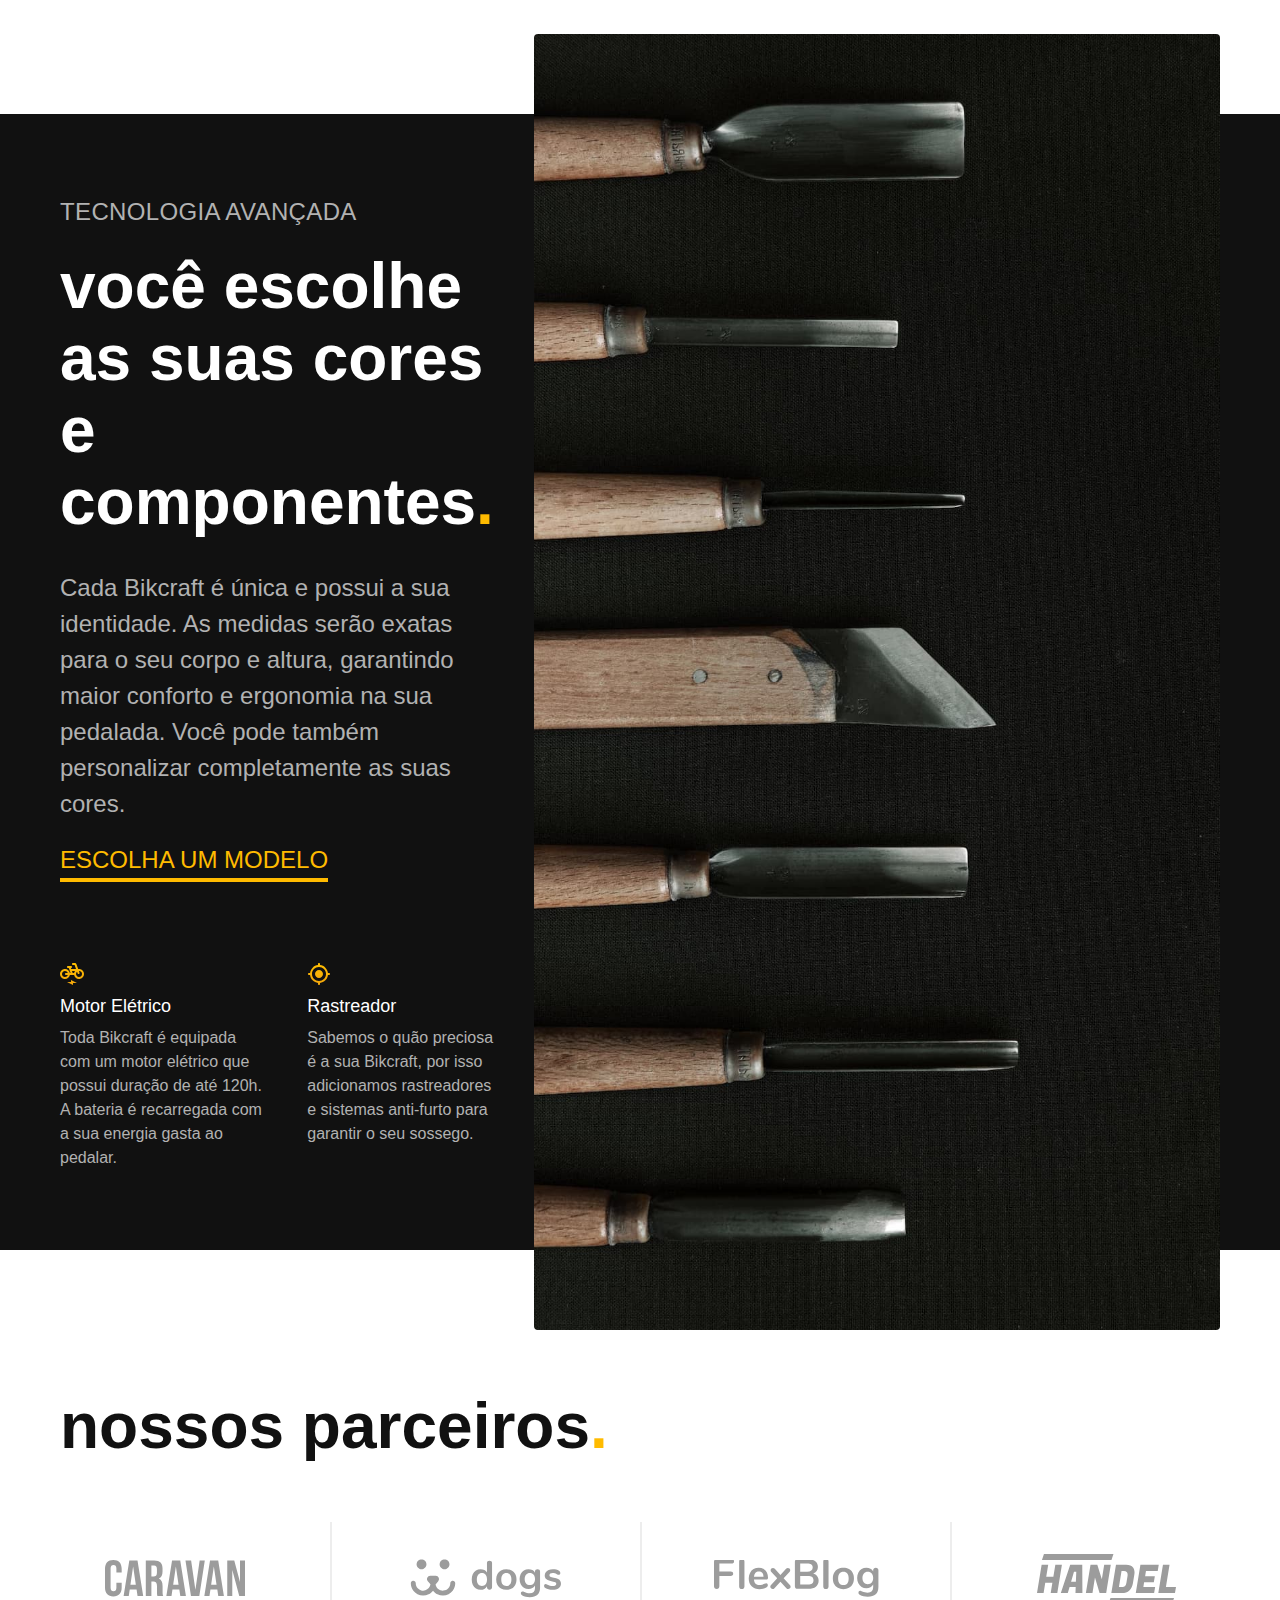
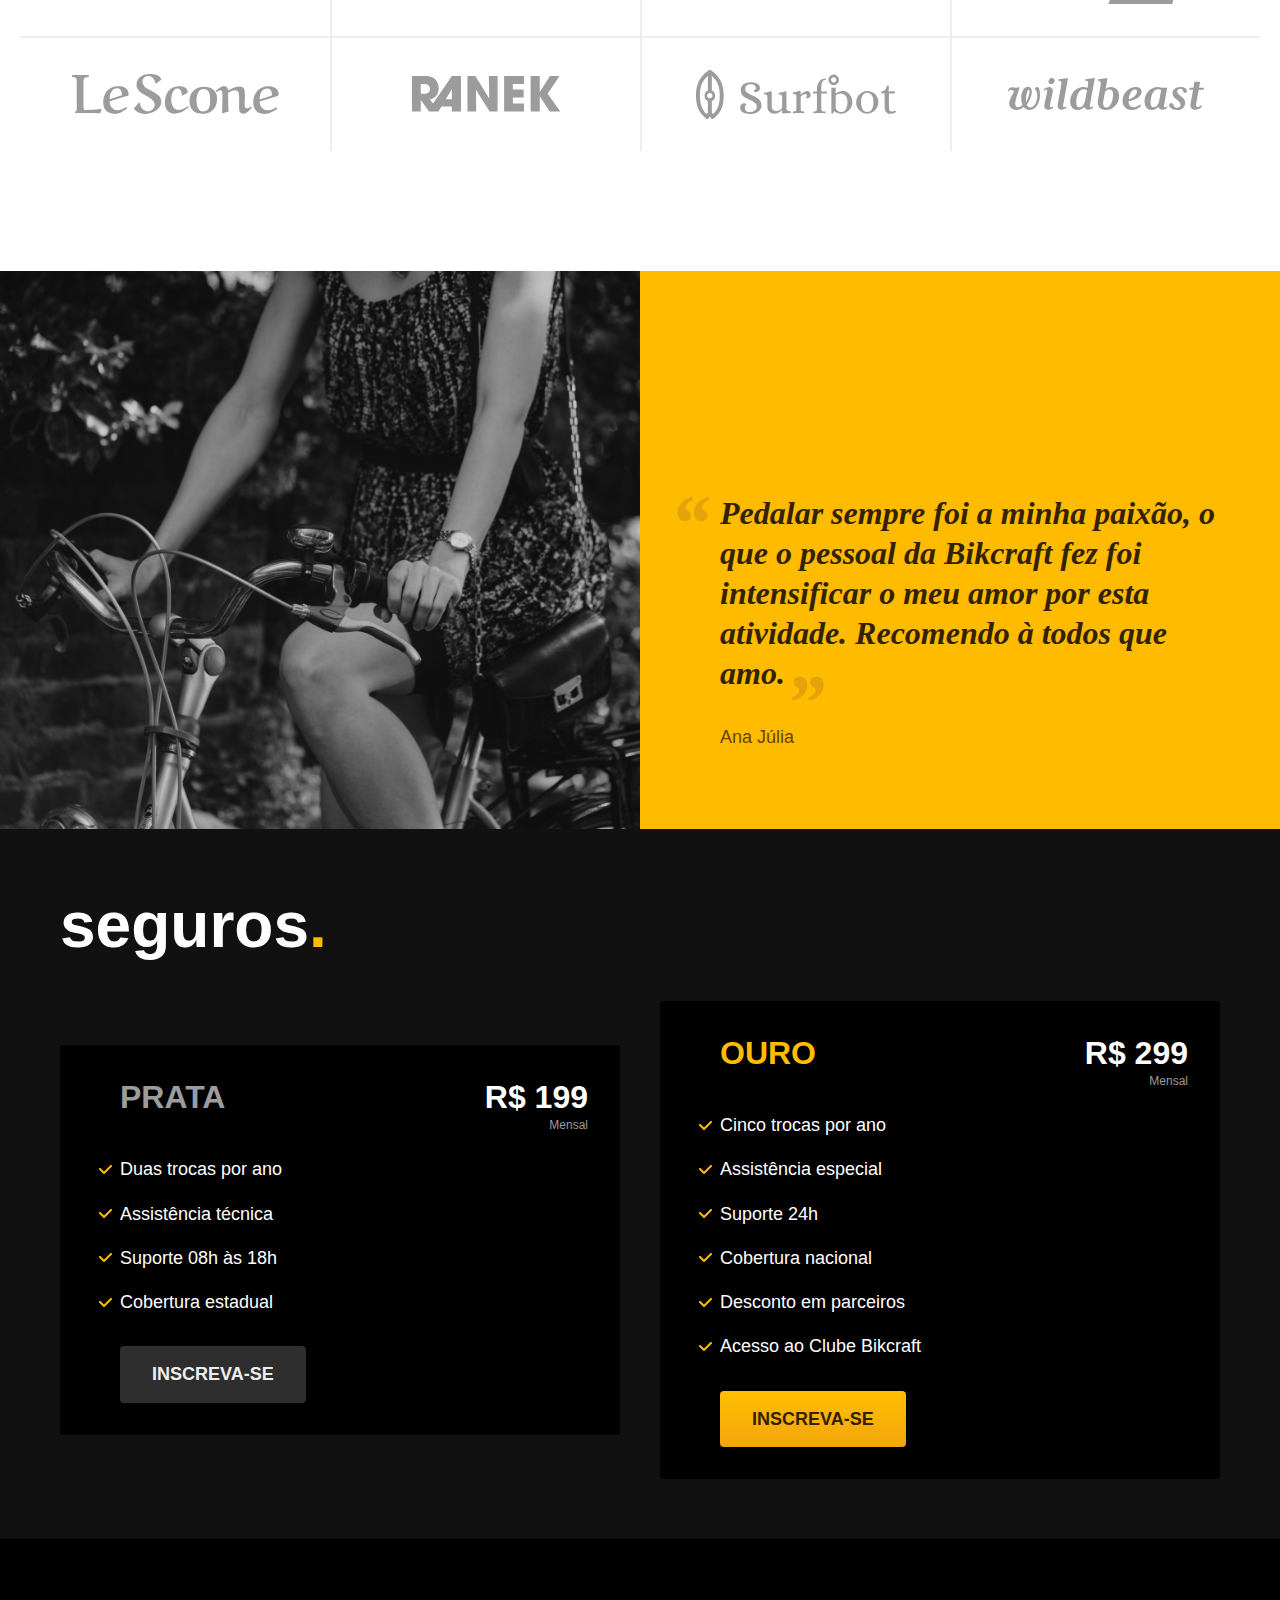
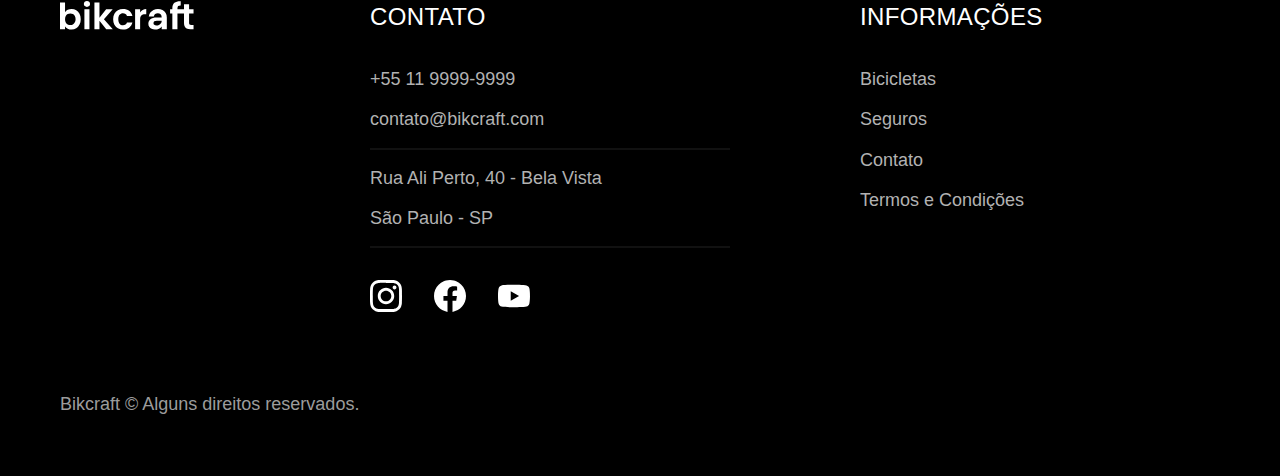
==== commit efeed714: "otimizações" ====
--- a/index.html
+++ b/index.html
@@ -7,6 +7,7 @@
   <meta name="viewport" content="width=device-width, initial-scale=1.0">
   <meta name="description" content="Bicicletas elétricas de alta precisão e qualidade,  feitas sob medida para o cliente. Explore o mundo na sua velocidade com a Bikcraft.">
   <title>Bikcraft - Bicicletas Elétricas</title>
+  <link rel="preload" href="./css/style.css" as="style">
   <link rel="stylesheet" href="./css/style.css">
 </head>
 
@@ -15,7 +16,7 @@
   <header class="header-bg">
     <div class="header container">
       <a href="./">
-        <img src="./imagens e svg/0827-favicon/bikcraft-arquivos/img/bikcraft.svg" alt="Bikcraft">
+        <img src="./imagens e svg/0827-favicon/bikcraft-arquivos/img/bikcraft.svg" width="136" height="32" alt="Bikcraft">
       </a>
       <nav aria-label="primaria">
         <ul class="header-menu font-1-m cor-0">
@@ -34,9 +35,10 @@
         <p class="font-2-l cor-5">Bicicletas elétricas de alta precisão e qualidade, feitas sob medida para o cliente. Explore o mundo na sua velocidade com a Bikcraft.</p>
         <a class="botao" href="./bicicletas.html">Escolha a sua</a>
       </div>
-      <div>
-        <img src="./imagens e svg/0827-favicon/bikcraft-arquivos/img/fotos/introducao.jpg" alt="Bicicleta elétrica preta.">
-      </div>
+      <picture>
+        <source media="(max-width 800px)" srcset="./imagens e svg/0827-favicon/bikcraft-arquivos/img/bicicletas/nimbus.jpg">
+        <img src="./imagens e svg/0827-favicon/bikcraft-arquivos/img/fotos/introducao.jpg" width="1280" height="1600" alt="Bicicleta elétrica preta.">
+      </picture>
     </div>
   </main>
 
@@ -76,19 +78,19 @@
         <a class="link" href="./bicicletas.html">Escolha um modelo</a>
         <div class="tecnologia-vantagens">
           <div>
-            <img src="./imagens e svg/0827-favicon/bikcraft-arquivos/img/icones/eletrica.svg" alt="">
+            <img src="./imagens e svg/0827-favicon/bikcraft-arquivos/img/icones/eletrica.svg" width="24" height="24" alt="">
             <h3 class="font-1-m cor-0">Motor Elétrico</h3>
             <p class="font-2-s cor-5">Toda Bikcraft é equipada com um motor elétrico que possui duração de até 120h. A bateria é recarregada com a sua energia gasta ao pedalar.</p>
           </div>
           <div>
-            <img src="./imagens e svg/0827-favicon/bikcraft-arquivos/img/icones/rastreador.svg" alt="">
+            <img src="./imagens e svg/0827-favicon/bikcraft-arquivos/img/icones/rastreador.svg" width="24" height="24" alt="">
             <h3 class="font-1-m cor-0">Rastreador</h3>
             <p class="font-2-s cor-5">Sabemos o quão preciosa é a sua Bikcraft, por isso adicionamos rastreadores e sistemas anti-furto para garantir o seu sossego.</p>
           </div>
         </div>
       </div>
       <div class="tecnologia-imagem">
-        <img src="./imagens e svg/0827-favicon/bikcraft-arquivos/img/fotos/tecnologia.jpg" alt="">
+        <img src="./imagens e svg/0827-favicon/bikcraft-arquivos/img/fotos/tecnologia.jpg" width="1200" height="1920" alt="">
       </div>
     </div>
   </article>
@@ -109,7 +111,7 @@
 
   <section class="depoimento" aria-label="depoimento">
     <div>
-      <img src="./imagens e svg/0827-favicon/bikcraft-arquivos/img/fotos/depoimento.jpg" alt="Pessoa pedalando">
+      <img src="./imagens e svg/0827-favicon/bikcraft-arquivos/img/fotos/depoimento.jpg" width="1560" height="1360" alt="Pessoa pedalando">
     </div>
     <div class="depoimento-conteudo">
       <blockquote class="font-1-xl cor-p5">
@@ -152,7 +154,7 @@
 
   <footer class="footer-bg">
     <div class="footer container">
-      <img src="./imagens e svg/0827-favicon/bikcraft-arquivos/img/bikcraft.svg" alt="Bikcraft">
+      <img src="./imagens e svg/0827-favicon/bikcraft-arquivos/img/bikcraft.svg" width="136" height="32" alt="Bikcraft">
       <div class="footer-contato">
         <h3 class="font-2-l-b cor-0">Contato</h3>
         <ul class="font-2-m cor-5">
@@ -163,13 +165,13 @@
         </ul>
         <div class="footer-redes">
           <a href="./">
-            <img src="./imagens e svg/0827-favicon/bikcraft-arquivos/img/redes/instagram.svg" alt="Instagram">
+            <img src="./imagens e svg/0827-favicon/bikcraft-arquivos/img/redes/instagram.svg" width="32" height="32" alt="Instagram">
           </a>
           <a href="./">
-            <img src="./imagens e svg/0827-favicon/bikcraft-arquivos/img/redes/facebook.svg" alt="Facebook">
+            <img src="./imagens e svg/0827-favicon/bikcraft-arquivos/img/redes/facebook.svg" width="32" height="32" alt="Facebook">
           </a>
           <a href="./">
-            <img src="./imagens e svg/0827-favicon/bikcraft-arquivos/img/redes/youtube.svg" alt="Youtube">
+            <img src="./imagens e svg/0827-favicon/bikcraft-arquivos/img/redes/youtube.svg" width="32" height="32" alt="Youtube">
           </a>
         </div>
       </div>
--- a/css/style.css
+++ b/css/style.css
@@ -7,6 +7,7 @@
 
 /*utilidades*/
 @import "./utilidades/componentes.css";
+@import "./utilidades/formulario.css";
 
 /* home */
 @import "./home/introducao.css";
@@ -27,5 +28,12 @@
 @import "./seguros/vantagens.css";
 @import "./seguros/perguntas.css";
 
+/*contato*/
+@import "./contato/contato.css";
+@import "./contato/lojas.css";
+
+/*Orçamento*/
+@import "./orcamento/orcamento.css";
+
 /*termos*/
 @import "./termos/termos.css";
--- a/css/style.css
+++ b/css/style.css
@@ -7,6 +7,7 @@
 
 /*utilidades*/
 @import "./utilidades/componentes.css";
+@import "./utilidades/formulario.css";
 
 /* home */
 @import "./home/introducao.css";
@@ -27,5 +28,12 @@
 @import "./seguros/vantagens.css";
 @import "./seguros/perguntas.css";
 
+/*contato*/
+@import "./contato/contato.css";
+@import "./contato/lojas.css";
+
+/*Orçamento*/
+@import "./orcamento/orcamento.css";
+
 /*termos*/
 @import "./termos/termos.css";
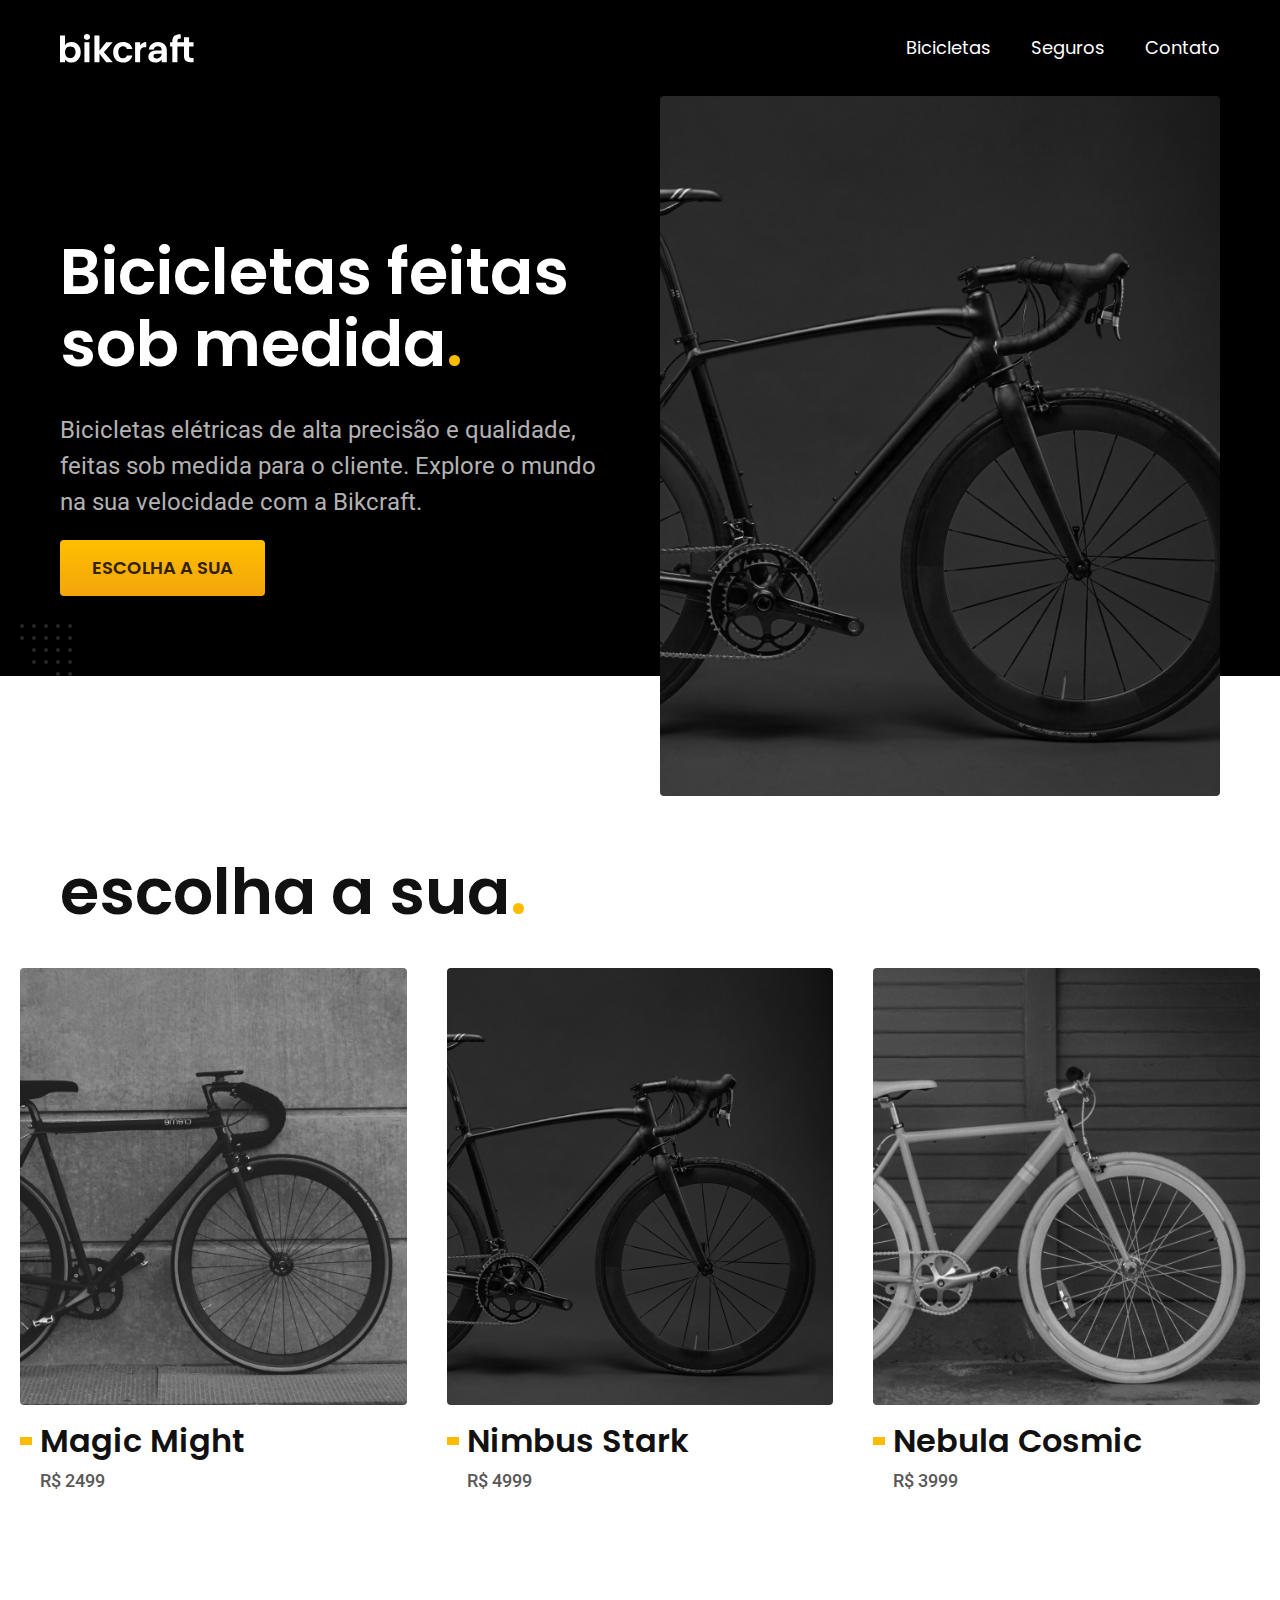
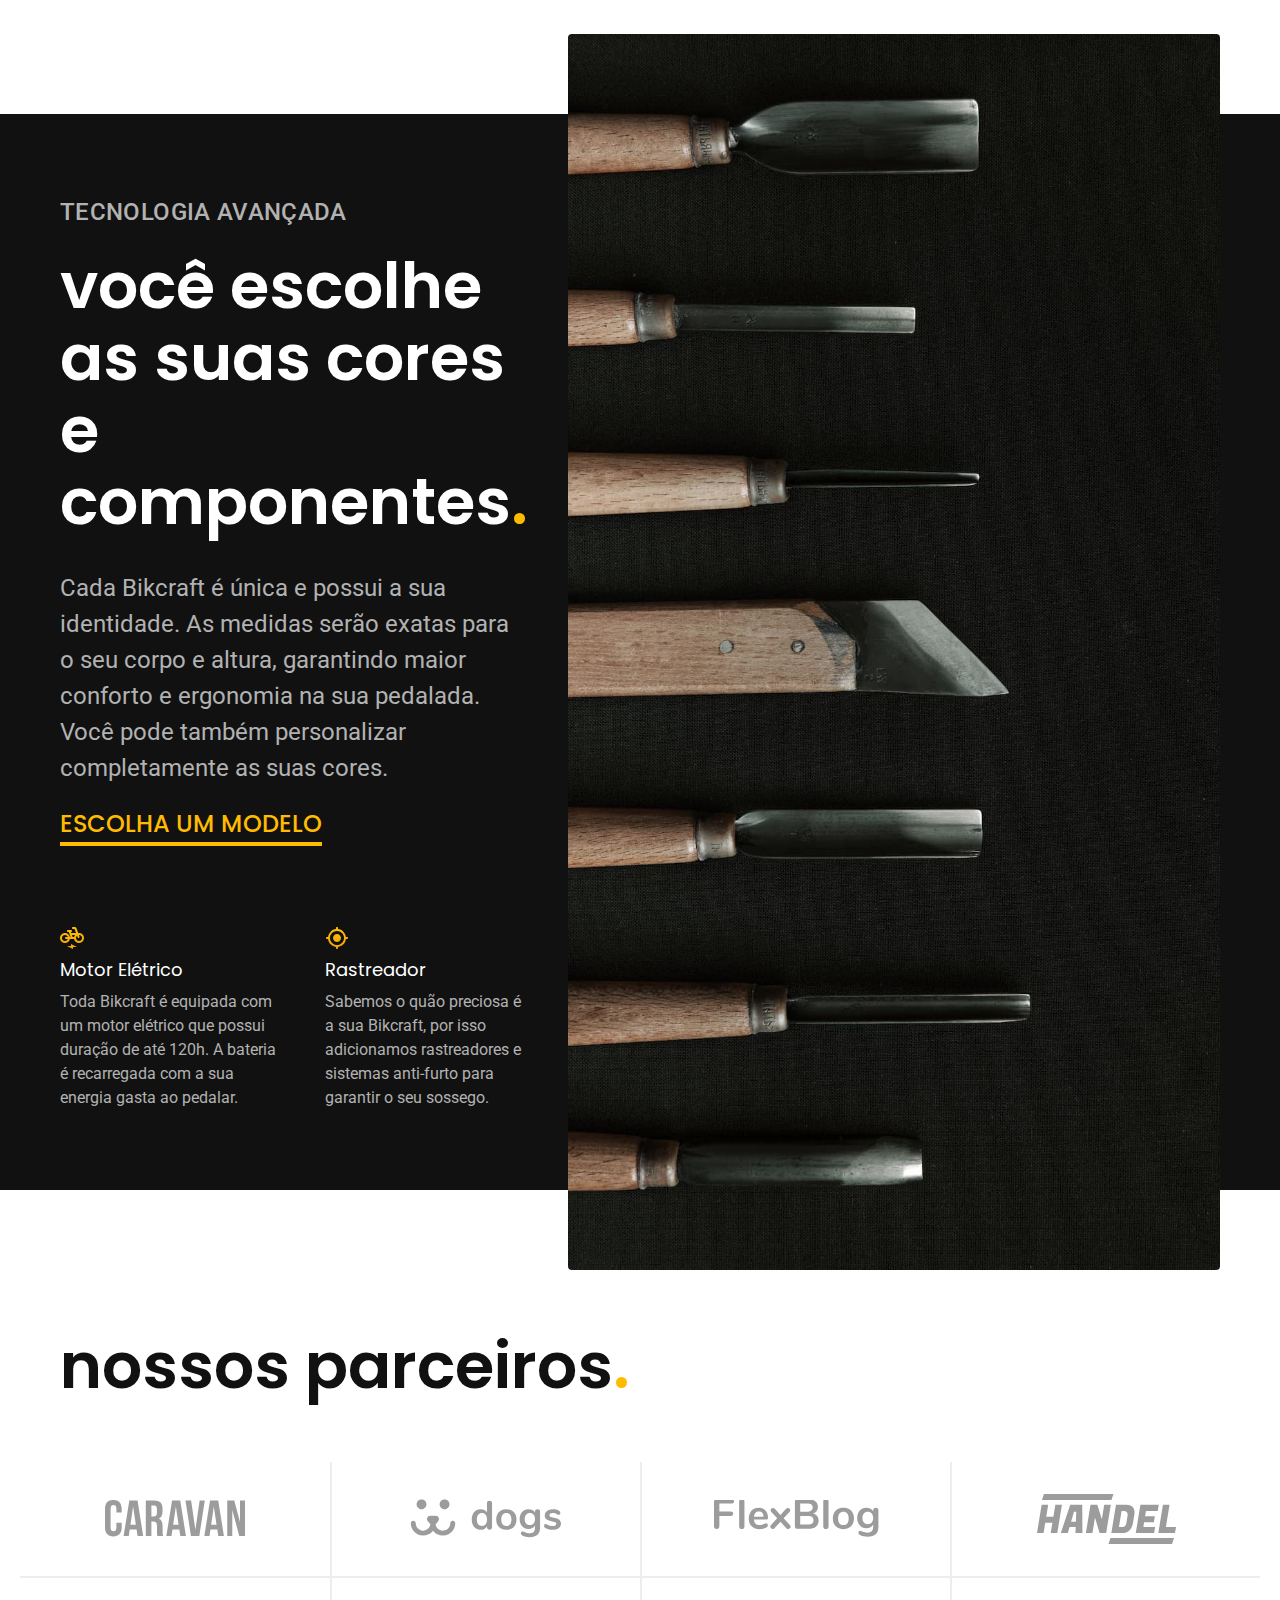
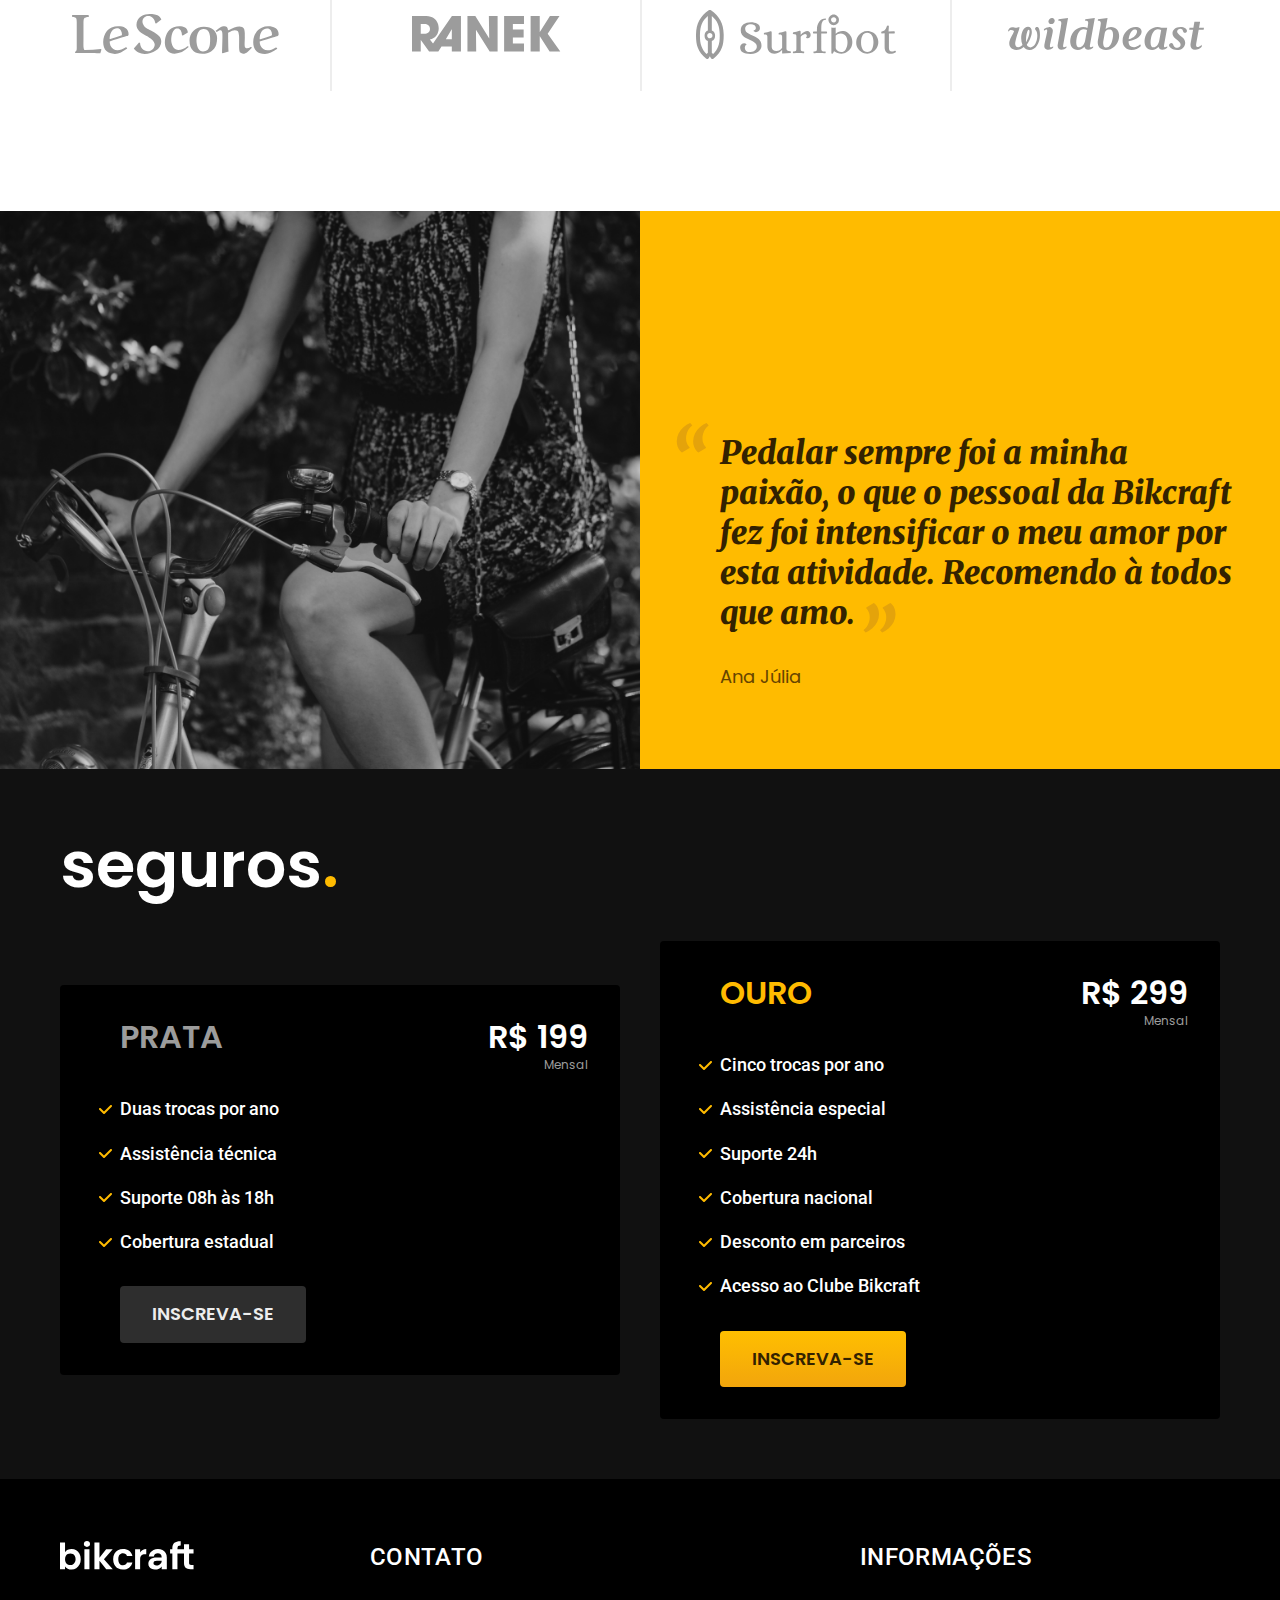
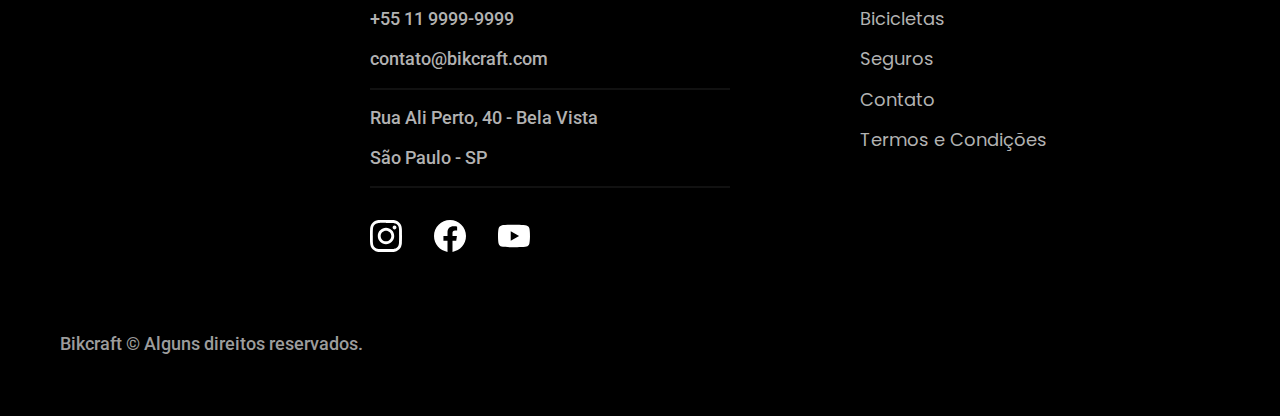
==== commit 0f073f9b: "otimizado para produção" ====
--- a/index.html
+++ b/index.html
@@ -5,10 +5,17 @@
   <meta charset="UTF-8">
   <meta http-equiv="X-UA-Compatible" content="IE=edge">
   <meta name="viewport" content="width=device-width, initial-scale=1.0">
+  <title>Bikcraft - Bicicletas Elétricas</title>
   <meta name="description" content="Bicicletas elétricas de alta precisão e qualidade,  feitas sob medida para o cliente. Explore o mundo na sua velocidade com a Bikcraft.">
-  <title>Bikcraft - Bicicletas Elétricas</title>
-  <link rel="preload" href="./css/style.css" as="style">
-  <link rel="stylesheet" href="./css/style.css">
+  <link rel="icon" href="./imagens e svg/0827-favicon/bikcraft-arquivos/favicon.svg" type="image/svg+xml">
+  <link rel="preload" href="./css/style.min.css" as="style">
+  <link rel="stylesheet" href="./css/style.min.css">
+
+  <script>document.documentElement.classList.add('js');</script>
+
+  <link rel="preconnect" href="https://fonts.googleapis.com">
+  <link rel="preconnect" href="https://fonts.gstatic.com" crossorigin>
+  <link href="https://fonts.googleapis.com/css2?family=Merriweather:ital,wght@1,900&family=Poppins:wght@400;600&family=Roboto:wght@400;500&display=swap" rel="stylesheet">
 </head>
 
 <body>
@@ -31,11 +38,11 @@
   <main class="introducao-bg">
     <div class="introducao container">
       <div class="introducao-conteudo">
-        <h1 class="font-1-xxl cor-0">Bicicletas feitas sob medida<span class="cor-p1">.</span></h1>
-        <p class="font-2-l cor-5">Bicicletas elétricas de alta precisão e qualidade, feitas sob medida para o cliente. Explore o mundo na sua velocidade com a Bikcraft.</p>
-        <a class="botao" href="./bicicletas.html">Escolha a sua</a>
-      </div>
-      <picture>
+        <h1 class="font-1-xxl cor-0 fadeInUp" data-anime="200">Bicicletas feitas sob medida<span class="cor-p1">.</span></h1>
+        <p class="font-2-l cor-5 fadeInUp" data-anime="400">Bicicletas elétricas de alta precisão e qualidade, feitas sob medida para o cliente. Explore o mundo na sua velocidade com a Bikcraft.</p>
+        <a class="botao fadeInUp" data-anime="600" href="./bicicletas.html">Escolha a sua</a>
+      </div>
+      <picture class="fadeInUp" data-anime="800">
         <source media="(max-width 800px)" srcset="./imagens e svg/0827-favicon/bikcraft-arquivos/img/bicicletas/nimbus.jpg">
         <img src="./imagens e svg/0827-favicon/bikcraft-arquivos/img/fotos/introducao.jpg" width="1280" height="1600" alt="Bicicleta elétrica preta.">
       </picture>
@@ -133,7 +140,7 @@
           <li>Suporte 08h às 18h</li>
           <li>Cobertura estadual</li>
         </ul>
-        <a class="botao secundario" href="./orcamento.html">Inscreva-se</a>
+        <a class="botao secundario" href="./orcamento.html?tipo=seguro&produto=prata">Inscreva-se</a>
       </div>
 
       <div class="seguros-item">
@@ -147,7 +154,7 @@
           <li>Desconto em parceiros</li>
           <li>Acesso ao Clube Bikcraft</li>
         </ul>
-        <a class="botao" href="./orcamento.html">Inscreva-se</a>
+        <a class="botao" href="./orcamento.html?tipo=seguro&produto=ouro">Inscreva-se</a>
       </div>
     </div>
   </article>
@@ -189,6 +196,9 @@
       <p class="footer-copy font-2-m cor-6">Bikcraft © Alguns direitos reservados.</p>
     </div>
   </footer>
+
+  <script src="./js/plugins/simple-anime.js"></script>
+  <script src="./js/script.js"></script>
 </body>
 
 </html>--- a/css/style.min.css
+++ b/css/style.min.css
@@ -0,0 +1 @@
+body{margin:0;font-family:Arial,Helvetica,sans-serif;color:var(--cor-11)}blockquote,dd,h1,h2,h3,h4,p,ul{margin:0}ul{padding:0;list-style:none}a{text-decoration:none;color:inherit}img{max-width:100%;display:block}img[src$=".jpg"]{border-radius:4px}.font-1-xs{font:400 0.75rem/1.35 Poppins,sans-serif}.font-2-xs{font:400 0.875rem/1.43 roboto,sans-serif}.font-2-s{font:400 1rem/1.5 Roboto,sans-serif}.font-1-s{font:400 1rem/1.5 Poppins,sans-serif}.font-2-m{font:500 1.125rem/1.35 roboto,sans-serif}.font-1-m-b{font:400 1.125rem/1.35 Poppins,sans-serif}.font-1-m{font:400 1.125rem/1.35 Poppins,sans-serif}.font-2-l-b{font:500 1.5rem/1.5 roboto,sans-serif;text-transform:uppercase;letter-spacing:.015em}.font-2-l{font:400 1.5rem/1.5 roboto,sans-serif}.font-1-l{font:400 1.5rem/1.5 Poppins,sans-serif}.font-1-xl{font:600 2rem/1.25 Poppins,sans-serif}.font-1-xxl{font:600 4rem/1.125 Poppins,sans-serif}@media (max-width:1000px){.font-1-xxl{font-size:3rem}.font-2-l,.font-2-l-b{font-size:1.125rem}}@media (max-width:800px){.font-1-xxl{font-size:2rem}.font-1-xl,.font-2-xl{font-size:1.5rem}}:root{--cor-0:#fff;--cor-1:#f7f7f7;--cor-2:#ededed;--cor-3:#dedede;--cor-4:#cccccc;--cor-5:#b2b2b2;--cor-6:#9c9c9c;--cor-7:#717171;--cor-8:#595959;--cor-9:#404040;--cor-10:#2e2e2e;--cor-11:#111;--cor-12:#000;--cor-p1:#ffbb00;--cor-p2:#e4a30b;--cor-p3:#a66f00;--cor-p4:#664400;--cor-p5:#332200}.cor-0{color:#fff}.cor-1{color:var(--cor-1)}.cor-2{color:var(--cor-2)}.cor-3{color:var(--cor-3)}.cor-4{color:var(--cor-4)}.cor-5{color:var(--cor-5)}.cor-6{color:var(--cor-6)}.cor-7{color:var(--cor-7)}.cor-8{color:var(--cor-8)}.cor-9{color:var(--cor-9)}.cor-10{color:var(--cor-10)}.cor-11{color:var(--cor-11)}.cor-12{color:var(--cor-12)}.cor-p1{color:var(--cor-p1)}.cor-p2{color:var(--cor-p2)}.cor-p3{color:var(--cor-p3)}.cor-p4{color:var(--cor-p4)}.cor-p5{color:var(--cor-p5)}.header-bg{background-color:var(--cor-12)}.header{display:flex;flex-wrap:wrap;gap:20px;justify-content:space-between;align-items:center;padding-top:20px;padding-bottom:20px}.header-menu{display:flex;flex-wrap:wrap;gap:40px}.header-menu a{display:inline-block;padding:16px 0;position:relative}.header-menu a:after{content:"";display:block;height:2px;width:0;background:var(--cor-0);margin-top:4px;transition:.3s;position:absolute}.header-menu a.ativo::after,.header-menu a:hover::after{width:100%}@media (max-width:800px){.header-menu{gap:20px}.header-menu a{background:var(--cor-11);padding:12px 16px;border-radius:4px;transition:.3s}.header-menu a::after{display:none}.header-menu a:hover{background:var(--cor-10)}}@media (max-width:600px){.header-menu{gap:12px}.header-menu a{padding:8px 12px;font-size:14px}}.footer-bg{background-color:var(--cor-12)}.footer{display:grid;grid-template-columns:3fr 5fr 4fr;gap:40px;padding-top:60px;padding-bottom:60px}.footer h3{margin-bottom:32px}.footer-contato ul{margin-bottom:32px}.footer-contato li:nth-child(even):after{content:"";display:block;max-width:360px;height:2px;background:var(--cor-11);margin-top:16px}.footer li{margin-bottom:16px}.footer-redes{display:flex;gap:32px}.footer a:hover{color:var(--cor-0)}.footer-copy{grid-column:1/-1;margin-top:40px}@media (max-width:800px){.footer>img{display:none}.footer{grid-template-columns:1fr 1fr}}@media (max-width:600px){.footer{grid-template-columns:1fr;gap:60px}.footer-copy{margin-top:0}}.container{box-sizing:border-box;max-width:1200px;padding-left:20px;padding-right:20px;margin-left:auto;margin-right:auto}.botao{display:inline-block;padding:16px 32px;border-radius:4px;background:linear-gradient(#ffbf00,#f2a50c);box-shadow:0 1px 2px rgba(0,0,0,.1);text-transform:uppercase;color:var(--cor-p5);font:600 1.125rem/1.35 Poppins,sans-serif;max-width:max-content;border:none;cursor:pointer}.botao:hover{background:linear-gradient(#ffb60d,#e59317)}.botao.secundario{background:var(--cor-10);color:var(--cor-2)}.botao.secundario:hover{background:var(--cor-9);color:var(--cor-2)}.botao.seta{display:flex;align-items:center}.botao.seta::after{content:"";display:inline-block;width:18px;height:10px;margin-left:12px;background:url("../imagens e svg/0827-favicon/bikcraft-arquivos/img/icones/seta.svg");transition:transform .3s}.botao.seta:hover::after{transform:translateX(4px)}@media (max-width:800px){.botao{padding:12px 16px;font-size:1rem}}.link{display:inline-block;color:var(--cor-p1);font:500 1.5rem/1.5 poppins,sans-serif;text-transform:uppercase;transition:.2s}.link::after{content:"";display:block;width:100%;height:4px;background-color:currentColor}.link:hover{font-size:1.51rem;color:var(--cor-0)}.titulo-bg{padding-top:60px;padding-bottom:60px;background-color:var(--cor-11)}.titulo{background:url("../imagens e svg/0827-favicon/bikcraft-arquivos/img/dec/top-right.svg") no-repeat top right 20px}.titulo p{margin-bottom:4px}@media (max-width:800){.titulo-bg{padding-top:40px;padding-bottom:40px}.titulo p{font-size:1rem;text-transform:lowercase;font-weight:400}}.form{display:grid;grid-template-columns:1fr 1fr;gap:20px}.form label{display:block;font:400 1rem/1.5 poppins,sans-serif;margin-bottom:4px}.form .col-2{grid-column:span 2}.form input[type=email],.form input[type=text],.form textarea{font:400 1rem/1.5 roboto,sans-serif;background:var(--cor-1);border:1px solid var(--cor-2);padding:12px;border-radius:4px;width:100%;box-sizing:border-box}.form input[type=email]:focus,.form input[type=text]:focus,.form textarea:focus{outline:0;border-color:var(--cor-p1);background:var(--cor-0);box-shadow:0 0 0 2px #fea}@media (max-width:600px){.form{grid-template-columns:1fr}.form .col-2{grid-column:1}}.js .fadeInDown{transform:translate3d(0,-20px,0)}.js .fadeInUp{transform:translate3d(0,20px,0)}.js .fadeInRight{transform:translate3d(20px,0,0)}.js .fadeInLeft{transform:translate3d(-20px,0,0)}.js [data-anime]{opacity:0}.js .anime{opacity:1;transform:none;transition:transform .8s,opacity .8s}.introducao-bg{background:var(--cor-12) url("../imagens e svg/0827-favicon/bikcraft-arquivos/img/dec/bottom-left.svg") no-repeat bottom 120px left 20px;box-shadow:inset 0 -120px var(--cor-0)}.introducao{display:grid;grid-template-columns:1fr 1fr;gap:0 40px}.introducao-conteudo{align-self:end;padding-bottom:200px}.introducao img{width:100%;height:100%;object-fit:cover;border-radius:4px}.introducao h1{margin-bottom:32px}.introducao p{margin-bottom:20px}@media (max-width:800px){.introducao-bg{background:var(--cor-11);padding-top:40px;box-shadow:inset 0 -60px var(--cor-0)}.introducao{grid-template-columns:1fr;gap:32px}.introducao-conteudo{padding-bottom:0}.introducao h1{margin-bottom:16px}.introducao img{height:300px;width:100%}}.tecnologia-bg{background-color:var(--cor-11);box-shadow:inset 0 80px var(--cor-0),inset 0 -80px var(--cor-0)}.tecnologia{display:grid;grid-template-columns:1fr 2fr;gap:40px}.tecnologia-imagem img{width:100%;height:100%;object-fit:cover;object-position:left}.tecnologia-conteudo{padding-top:160px;padding-bottom:160px}.tecnologia-conteudo>span{display:block;margin-bottom:20px}.tecnologia-conteudo h2{margin-bottom:32px}.tecnologia-conteudo>p{margin-bottom:20px}.tecnologia a{margin-bottom:80px}.tecnologia-vantagens{display:flex;gap:40px}.tecnologia-vantagens h3{margin-bottom:8px;width:max-content}.tecnologia-vantagens img{width:24px;margin-bottom:8px}@media (max-width:800px){.tecnologia-bg{box-shadow:initial}.tecnologia{grid-template-columns:1fr}.tecnologia-conteudo{padding-bottom:60px;padding-top:60px}.tecnologia-imagem{display:none}.tecnologia a{margin-bottom:60px}}@media (max-width:600px){.tecnologia-vantagens{flex-direction:column}}.parceiros{padding-top:60px;padding-bottom:120px}.parceiros h2{margin-bottom:60px}.parceiros ul{padding:0 20px;max-width:1400px;display:grid;grid-template-columns:repeat(4,1fr);margin:0 auto}.parceiros li{display:flex;padding:32px;border-left:2px solid var(--cor-2)}.parceiros img{margin:auto}.parceiros li:first-child,.parceiros li:nth-child(5){border-left:none}.parceiros li:nth-child(n+5){border-top:2px solid var(--cor-2)}@media (max-width:800px){.parceiros{padding-bottom:60px}.parceiros h2{margin-bottom:20px}.parceiros ul{grid-template-columns:repeat(2,1fr)}.parceiros li{display:flex;padding:20px}.parceiros li:nth-child(n+3){border-top:2px solid var(--cor-2)}.parceiros li:nth-child(odd){border-left:none}}.depoimento{display:grid;grid-template-columns:1fr 1fr;background-color:var(--cor-p1);overflow:hidden}.depoimento img{border-radius:0;width:100%;height:100%;object-fit:cover}.depoimento-conteudo{padding:40px 40px 80px 80px;align-self:end}.depoimento-conteudo p{max-width:32ch;font-family:merriweather,serif;font-style:italic;font-weight:900;margin-bottom:32px;position:relative}.depoimento p::before{content:"“";font-size:5rem;color:var(--cor-p2);position:absolute;left:-50px;top:-20px}.depoimento p::after{content:"”";font-size:5rem;color:var(--cor-p2);position:absolute}@media (max-width:800px){.depoimento{grid-template-columns:1fr;text-align:center}.depoimento-conteudo{padding:40px 20px;justify-self:center}.depoimento img{max-height:200px}}.bicicletas-lista{padding-top:60px;padding-bottom:120px}.bicicletas-lista h2{margin-bottom:40px}.bicicletas-lista ul{display:flex;gap:40px;padding:0 20px 20px 20px;max-width:1400px;margin-left:auto;margin-right:auto;overflow-x:auto}#bicicleta .bicicletas-lista ul{padding:0 0 20px 0}.bicicletas-lista li{min-width:280px}.bicicletas-lista a{display:block}.bicicletas-lista img{margin-bottom:16px}.bicicletas-lista h3{margin-bottom:8px;display:flex;align-items:center}.bicicletas-lista h3::before{content:"";display:inline-block;height:8px;width:12px;margin-right:8px;background-color:var(--cor-p1);transition:width .3s}.bicicletas-lista a:hover h3::before{width:24px}.bicicletas-lista li span{padding-left:20px}@media (max-width:1000px){.bicicletas-lista{padding-bottom:60px}.bicicletas-lista ul{gap:20px}}.bicicletas-bg{background:linear-gradient(to right,var(--cor-0) 30%,var(--cor-11) 30%)}.bicicletas{display:grid;grid-template-columns:1fr 1fr;gap:40px;padding-top:60px;padding-bottom:60px}.bicicletas-imagem{display:grid}.bicicletas-imagem img{grid-area:1/1}.bicicletas-imagem span{grid-area:1/1;place-self:start end;margin-top:20px;background:var(--cor-12);display:inline-block;padding:8px 16px 8px 8px;border-radius:4px 0 0 4px}.bicicletas-conteudo{display:grid;grid-template-columns:1fr auto;align-content:start}.bicicletas h2,.bicicletas p{grid-column:1/-1}.bicicletas h2{margin-bottom:20px}.bicicletas h2::before{content:"";display:block;width:12px;height:8px;background-color:var(--cor-p1);margin-bottom:8px}.bicicletas p{margin-bottom:32px}.bicicletas a{place-self:end}.bicicletas li{display:flex;align-items:center}.bicicletas li{margin-top:16px}.bicicletas-conteudo img{width:24px;margin-right:8px}@media (max-width:800px){.bicicletas-bg{background:var(--cor-11)}.bicicletas{grid-template-columns:1fr;gap:20px;padding-top:40px;padding-bottom:40px}}@media (max-width:600px){.bicicletas-conteudo{grid-template-columns:1fr}.bicicletas ul{font-size:1rem;grid-template-columns:1fr 1fr;margin-bottom:32px}.bicicletas a{place-self:start}}.bicicleta{display:grid;grid-template-columns:1fr 1fr;align-items:start;gap:40px;padding-top:60px;padding-bottom:60px}.bicicleta-imagens{display:flex;flex-wrap:wrap;gap:20px}.bicicleta-imagens img{flex:1;min-width:200px}.bicicleta-imagens img:first-child{min-width:100%}.bicicleta-conteudo>p{margin-bottom:32px}.bicicleta-comprar{display:grid;grid-template-columns:max-content auto;align-items:center;justify-items:start;gap:8px 12px;margin-bottom:40px}.bicicleta-comprar a{grid-row:span 2}.bicicleta-comprar span{display:flex;align-items:center;background-color:var(--cor-12);gap:8px;padding:4px 8px;border-radius:4px}.bicicleta-conteudo h2{text-transform:uppercase;letter-spacing:.015em;margin-bottom:12px}.bicicleta-ficha,.bicicleta-informacoes{padding:32px;background-color:var(--cor-12)}.bicicleta-informacoes{display:grid;grid-template-columns:1fr 1fr;gap:32px;margin-bottom:40px}.bicicleta-informacoes img{width:24px;margin-bottom:8px}.bicicleta-informacoes h3{margin-bottom:8px}.bicicleta-ficha li{padding:4px 0;display:flex;justify-content:space-between;border-bottom:1px solid var(--cor-11)}.bicicleta-ficha li:last-child{border-bottom:none}.bicicleta-ficha span{color:var(--cor-6)}@media (max-width:800px){.bicicleta{grid-template-columns:1fr;padding-top:40px;padding-bottom:40px}.bicicleta-imagens{grid-row:2}}@media (max-width:400px){.bicicleta-informacoes{grid-template-columns:1fr}.bicicleta-comprar{grid-template-columns:1fr}}.seguro-bg{background-color:var(--cor-11);box-shadow:inset 0 120px var(--cor-0),inset 0 -120px var(--cor-12)}.seguro{display:grid;grid-template-columns:1fr 1fr;gap:40px}.seguro-imagem img{width:100%;height:100%;object-fit:cover}.seguro-conteudo{padding-top:180px;padding-bottom:180px}.seguro h2{margin-bottom:32px}.seguro p{margin-bottom:20px}@media (max-width:800px){.seguro-bg{box-shadow:inset 0 -60px var(--cor-12)}.seguro{grid-template-columns:1fr}.seguro-conteudo{grid-row:1;padding-top:40px;padding-bottom:0}}.seguros-bg{background-color:var(--cor-11)}.seguros{padding-top:60px;padding-bottom:60px;display:grid;grid-template-columns:1fr 1fr;gap:40px;align-items:center}#seguros .seguros{padding-top:0}.seguros h2{grid-column:1/-1}.seguros-item{background-color:var(--cor-12);padding:32px 32px 32px 60px;display:grid;grid-template-columns:1fr auto;border-radius:4px}.seguros-item h3{margin-bottom:40px}.seguros-item span{grid-column:2;display:block;text-align:right}.seguros-item ul{grid-column:1/-1;margin-bottom:32px}.seguros-item li{display:flex;align-items:center;position:relative}.seguros-item li+li{margin-top:20px}.seguros-item li::before{content:"";display:inline-block;width:13px;height:9px;background-image:url("../imagens e svg/0827-favicon/bikcraft-arquivos/img/icones/lista.svg");position:absolute;left:-21px}.seguros-item a{grid-column:1/-1}@media (max-width:800px){.seguros{grid-template-columns:1fr}}.vantagens-bg{background-color:var(--cor-12)}.vantagens{padding-top:120px;padding-bottom:120px}.vantagens h2{margin-bottom:60px}.vantagens ul{display:grid;grid-template-columns:repeat(auto-fit,minmax(280px,max-content));gap:40px 80px}.vantagens h3,.vantagens img{margin-bottom:8px}@media (max-width:800px){.vantagens{padding-top:60px;padding-bottom:60px}.vantagens h2{margin-bottom:40px}.vantagens ul{gap:20px}}.perguntas{padding-top:120px;padding-bottom:120px}.perguntas h2{margin-bottom:60px}.perguntas dl>div{padding:20px;border-radius:4px}.perguntas dl>div:nth-child(odd){background-color:var(--cor-1)}.perguntas button{display:grid;grid-template-columns:auto 1fr auto;align-items:center;gap:8px;cursor:pointer;border:none;background:0 0;width:100%;text-align:left}.perguntas button::before{content:"";display:inline-block;width:12px;height:8px;background-color:var(--cor-p1)}.perguntas button::after{content:"";display:inline-block;width:14px;height:6px;background:url("../imagens e svg/0827-favicon/bikcraft-arquivos/img/icones/seta-abrir.svg");transition:.3s}.perguntas button:hover::after,.perguntas button[aria-expanded=true]::after{transform:rotate(180deg)}.js .perguntas dd{display:none}.js .perguntas dd.ativa{display:block}.perguntas dd{padding-left:20px;padding-top:16px;max-width:80ch}@media (max-width:800px){.perguntas{padding-top:60px;padding-bottom:60px}.perguntas h2{margin-bottom:40px}}#contato{background:linear-gradient(var(--cor-11) 600px,var(--cor-1) 0)}.contato{display:grid;grid-template-columns:5fr 7fr}.contato-dados,.contato-formulario{padding:60px;box-shadow:0 1px 2px rgba(0,0,0,.1)}.contato-dados{border-radius:5px 0 0 5px;background:var(--cor-12)}.contato-formulario{border-radius:0 5px 5px 0;background:var(--cor-0)}.contato-dados h2{margin-bottom:60px}.contato-endereco{margin-bottom:32px;padding-left:28px;background:url("../imagens e svg/0827-favicon/bikcraft-arquivos/img/icones/local.svg") no-repeat 0 2px}.contato-endereco p{margin-bottom:8px}.contato-meios a{display:block;max-width:max-content;margin-bottom:8px;padding-left:28px}.contato-meios a:hover{color:var(--cor-0)}.contato-meios a:first-child{background:url("../imagens e svg/0827-favicon/bikcraft-arquivos/img/icones/email.svg") no-repeat 0 2px}.contato-meios a:nth-child(2){margin-bottom:32px}.contato-meios a:nth-child(3){background:url("../imagens e svg/0827-favicon/bikcraft-arquivos/img/icones/telefone.svg") no-repeat 0 2px;margin-bottom:60px}.contato-redes{display:flex;gap:32px;padding-left:28px}@media (max-width:800px){.contato{grid-template-columns:1fr}.contato-dados,.contato-formulario{padding:20px}.contato-dados{border-radius:5px 5px 0 0}.contato-formulario{border-radius:0 0 5px 5px}.contato-dados h2,.contato-meios a:nth-child(3){margin-bottom:32px}.contato-redes{margin-bottom:12px}}.lojas{display:grid;grid-template-columns:1fr 1fr;gap:40px;padding-top:120px;padding-bottom:120px}.lojas h2{grid-column:1/-1;margin-bottom:60px}.lojas img{border-radius:4px 4px 0 0}.lojas-item{border-radius:4px;background:var(--cor-0);box-shadow:0 1px 2px rgba(0,0,0,.1)}.lojas-conteudo{display:grid;grid-template-columns:1fr 1fr;gap:32px 16px;padding:32px}.lojas-conteudo h3,.lojas-tempo{grid-column:1/-1}.lojas-dados{display:grid;gap:8px;border-left:2px solid var(--cor-2);padding-left:12px}.lojas-tempo{display:flex;align-items:center;gap:8px}@media (max-width:800px){.lojas{gap:20px;padding-top:60px;padding-bottom:60px}.lojas h2{margin-bottom:32px}.lojas-conteudo{grid-template-columns:1fr}}@media (max-width:600px){.lojas{grid-template-columns:1fr}}#orcamento{background:linear-gradient(var(--cor-11) 600px,var(--cor-1) 0)}.orcamento{display:grid;grid-template-columns:5fr 7fr;padding-bottom:120px}.orcamento h2{text-transform:uppercase;position:relative;display:flex;align-items:center}.orcamento h2::before{content:"";display:inline-block;width:4px;height:8px;background-color:var(--cor-p1);position:absolute;left:-12px}.orcamento-dados,.orcamento-produto{padding:60px;box-shadow:0 1px 2px rgba(0,0,0,.1)}.orcamento-produto{border-radius:5px 0 0 5px;background:var(--cor-12);display:grid;grid-template-columns:1fr 1fr;gap:20px;align-content:start}.orcamento-produto>*{grid-column:1/-1}.orcamento-produto>label{grid-column:initial}.orcamento-produto label{font:400 1rem/1.5 poppins,sans-serif;color:var(--cor-4);background-color:var(--cor-10);padding:12px 16px;border-radius:4px;cursor:pointer;display:grid;grid-template-columns:auto 1fr auto;align-items:center;border:1px solid var(--cor-10)}.orcamento-produto input:checked+label{background:var(--cor-0);color:var(--cor-11)}.orcamento-produto label::before{content:"";display:inline-block;box-sizing:border-box;width:12px;height:12px;border:1px solid var(--cor-6);border-radius:50%;margin-right:8px}.orcamento-produto input:checked+label::before{border-color:var(--cor-7);box-shadow:inset 0 0 0 3px var(--cor-0),inset 0 0 0 6px var(--cor-7)}.orcamento-produto label:hover{background-color:var(--cor-9);border-color:var(--cor-9)}.orcamento-produto input:focus+label{box-shadow:0 0 0 2px var(--cor-p1);border-color:1px solid var(--cor-12)}.orcamento-produto label span{display:none}.orcamento-produto input:checked+label span{display:inline-block}.orcamento-produto input{opacity:0;position:absolute;pointer-events:none}.orcamento-dados{border-radius:0 5px 5px 0;background:var(--cor-0)}.orcamento-conteudo{display:none}.orcamento-conteudo h2,.orcamento-dados h2:nth-of-type(n+2){margin-top:20px}#bikcraft:checked~#orcamento-bikcraft,#seguro:checked~#orcamento-seguro{display:grid;gap:20px}.orcamento-detalhes{display:none;background:var(--cor-0);padding:20px;grid-template-columns:1fr 1fr;border-radius:4px;align-items:center}.orcamento-detalhes li{display:flex;align-items:center;margin-bottom:8px}.orcamento-detalhes li img{width:16px;margin-right:8px}.orcamento-produto input:checked+label+.orcamento-detalhes{display:grid}@media (max-width:1200px){.orcamento-dados,.orcamento-produto{padding:32px}}@media (max-width:800px){.orcamento{grid-template-columns:1fr}.orcamento-produto{border-radius:5px 5px 0 0}.orcamento-dados{border-radius:0 0 5px 5px}}@media (max-width:400px){.orcamento-produto{grid-template-columns:1fr}}.termos{padding-top:80px;padding-bottom:80px}.termos h2{font-weight:600;margin-bottom:20px}.termos p+h2{margin-top:40px}.termos p{max-width:75ch;margin-bottom:24px}--- a/css/style.min.css
+++ b/css/style.min.css
@@ -0,0 +1 @@
+body{margin:0;font-family:Arial,Helvetica,sans-serif;color:var(--cor-11)}blockquote,dd,h1,h2,h3,h4,p,ul{margin:0}ul{padding:0;list-style:none}a{text-decoration:none;color:inherit}img{max-width:100%;display:block}img[src$=".jpg"]{border-radius:4px}.font-1-xs{font:400 0.75rem/1.35 Poppins,sans-serif}.font-2-xs{font:400 0.875rem/1.43 roboto,sans-serif}.font-2-s{font:400 1rem/1.5 Roboto,sans-serif}.font-1-s{font:400 1rem/1.5 Poppins,sans-serif}.font-2-m{font:500 1.125rem/1.35 roboto,sans-serif}.font-1-m-b{font:400 1.125rem/1.35 Poppins,sans-serif}.font-1-m{font:400 1.125rem/1.35 Poppins,sans-serif}.font-2-l-b{font:500 1.5rem/1.5 roboto,sans-serif;text-transform:uppercase;letter-spacing:.015em}.font-2-l{font:400 1.5rem/1.5 roboto,sans-serif}.font-1-l{font:400 1.5rem/1.5 Poppins,sans-serif}.font-1-xl{font:600 2rem/1.25 Poppins,sans-serif}.font-1-xxl{font:600 4rem/1.125 Poppins,sans-serif}@media (max-width:1000px){.font-1-xxl{font-size:3rem}.font-2-l,.font-2-l-b{font-size:1.125rem}}@media (max-width:800px){.font-1-xxl{font-size:2rem}.font-1-xl,.font-2-xl{font-size:1.5rem}}:root{--cor-0:#fff;--cor-1:#f7f7f7;--cor-2:#ededed;--cor-3:#dedede;--cor-4:#cccccc;--cor-5:#b2b2b2;--cor-6:#9c9c9c;--cor-7:#717171;--cor-8:#595959;--cor-9:#404040;--cor-10:#2e2e2e;--cor-11:#111;--cor-12:#000;--cor-p1:#ffbb00;--cor-p2:#e4a30b;--cor-p3:#a66f00;--cor-p4:#664400;--cor-p5:#332200}.cor-0{color:#fff}.cor-1{color:var(--cor-1)}.cor-2{color:var(--cor-2)}.cor-3{color:var(--cor-3)}.cor-4{color:var(--cor-4)}.cor-5{color:var(--cor-5)}.cor-6{color:var(--cor-6)}.cor-7{color:var(--cor-7)}.cor-8{color:var(--cor-8)}.cor-9{color:var(--cor-9)}.cor-10{color:var(--cor-10)}.cor-11{color:var(--cor-11)}.cor-12{color:var(--cor-12)}.cor-p1{color:var(--cor-p1)}.cor-p2{color:var(--cor-p2)}.cor-p3{color:var(--cor-p3)}.cor-p4{color:var(--cor-p4)}.cor-p5{color:var(--cor-p5)}.header-bg{background-color:var(--cor-12)}.header{display:flex;flex-wrap:wrap;gap:20px;justify-content:space-between;align-items:center;padding-top:20px;padding-bottom:20px}.header-menu{display:flex;flex-wrap:wrap;gap:40px}.header-menu a{display:inline-block;padding:16px 0;position:relative}.header-menu a:after{content:"";display:block;height:2px;width:0;background:var(--cor-0);margin-top:4px;transition:.3s;position:absolute}.header-menu a.ativo::after,.header-menu a:hover::after{width:100%}@media (max-width:800px){.header-menu{gap:20px}.header-menu a{background:var(--cor-11);padding:12px 16px;border-radius:4px;transition:.3s}.header-menu a::after{display:none}.header-menu a:hover{background:var(--cor-10)}}@media (max-width:600px){.header-menu{gap:12px}.header-menu a{padding:8px 12px;font-size:14px}}.footer-bg{background-color:var(--cor-12)}.footer{display:grid;grid-template-columns:3fr 5fr 4fr;gap:40px;padding-top:60px;padding-bottom:60px}.footer h3{margin-bottom:32px}.footer-contato ul{margin-bottom:32px}.footer-contato li:nth-child(even):after{content:"";display:block;max-width:360px;height:2px;background:var(--cor-11);margin-top:16px}.footer li{margin-bottom:16px}.footer-redes{display:flex;gap:32px}.footer a:hover{color:var(--cor-0)}.footer-copy{grid-column:1/-1;margin-top:40px}@media (max-width:800px){.footer>img{display:none}.footer{grid-template-columns:1fr 1fr}}@media (max-width:600px){.footer{grid-template-columns:1fr;gap:60px}.footer-copy{margin-top:0}}.container{box-sizing:border-box;max-width:1200px;padding-left:20px;padding-right:20px;margin-left:auto;margin-right:auto}.botao{display:inline-block;padding:16px 32px;border-radius:4px;background:linear-gradient(#ffbf00,#f2a50c);box-shadow:0 1px 2px rgba(0,0,0,.1);text-transform:uppercase;color:var(--cor-p5);font:600 1.125rem/1.35 Poppins,sans-serif;max-width:max-content;border:none;cursor:pointer}.botao:hover{background:linear-gradient(#ffb60d,#e59317)}.botao.secundario{background:var(--cor-10);color:var(--cor-2)}.botao.secundario:hover{background:var(--cor-9);color:var(--cor-2)}.botao.seta{display:flex;align-items:center}.botao.seta::after{content:"";display:inline-block;width:18px;height:10px;margin-left:12px;background:url("../imagens e svg/0827-favicon/bikcraft-arquivos/img/icones/seta.svg");transition:transform .3s}.botao.seta:hover::after{transform:translateX(4px)}@media (max-width:800px){.botao{padding:12px 16px;font-size:1rem}}.link{display:inline-block;color:var(--cor-p1);font:500 1.5rem/1.5 poppins,sans-serif;text-transform:uppercase;transition:.2s}.link::after{content:"";display:block;width:100%;height:4px;background-color:currentColor}.link:hover{font-size:1.51rem;color:var(--cor-0)}.titulo-bg{padding-top:60px;padding-bottom:60px;background-color:var(--cor-11)}.titulo{background:url("../imagens e svg/0827-favicon/bikcraft-arquivos/img/dec/top-right.svg") no-repeat top right 20px}.titulo p{margin-bottom:4px}@media (max-width:800){.titulo-bg{padding-top:40px;padding-bottom:40px}.titulo p{font-size:1rem;text-transform:lowercase;font-weight:400}}.form{display:grid;grid-template-columns:1fr 1fr;gap:20px}.form label{display:block;font:400 1rem/1.5 poppins,sans-serif;margin-bottom:4px}.form .col-2{grid-column:span 2}.form input[type=email],.form input[type=text],.form textarea{font:400 1rem/1.5 roboto,sans-serif;background:var(--cor-1);border:1px solid var(--cor-2);padding:12px;border-radius:4px;width:100%;box-sizing:border-box}.form input[type=email]:focus,.form input[type=text]:focus,.form textarea:focus{outline:0;border-color:var(--cor-p1);background:var(--cor-0);box-shadow:0 0 0 2px #fea}@media (max-width:600px){.form{grid-template-columns:1fr}.form .col-2{grid-column:1}}.js .fadeInDown{transform:translate3d(0,-20px,0)}.js .fadeInUp{transform:translate3d(0,20px,0)}.js .fadeInRight{transform:translate3d(20px,0,0)}.js .fadeInLeft{transform:translate3d(-20px,0,0)}.js [data-anime]{opacity:0}.js .anime{opacity:1;transform:none;transition:transform .8s,opacity .8s}.introducao-bg{background:var(--cor-12) url("../imagens e svg/0827-favicon/bikcraft-arquivos/img/dec/bottom-left.svg") no-repeat bottom 120px left 20px;box-shadow:inset 0 -120px var(--cor-0)}.introducao{display:grid;grid-template-columns:1fr 1fr;gap:0 40px}.introducao-conteudo{align-self:end;padding-bottom:200px}.introducao img{width:100%;height:100%;object-fit:cover;border-radius:4px}.introducao h1{margin-bottom:32px}.introducao p{margin-bottom:20px}@media (max-width:800px){.introducao-bg{background:var(--cor-11);padding-top:40px;box-shadow:inset 0 -60px var(--cor-0)}.introducao{grid-template-columns:1fr;gap:32px}.introducao-conteudo{padding-bottom:0}.introducao h1{margin-bottom:16px}.introducao img{height:300px;width:100%}}.tecnologia-bg{background-color:var(--cor-11);box-shadow:inset 0 80px var(--cor-0),inset 0 -80px var(--cor-0)}.tecnologia{display:grid;grid-template-columns:1fr 2fr;gap:40px}.tecnologia-imagem img{width:100%;height:100%;object-fit:cover;object-position:left}.tecnologia-conteudo{padding-top:160px;padding-bottom:160px}.tecnologia-conteudo>span{display:block;margin-bottom:20px}.tecnologia-conteudo h2{margin-bottom:32px}.tecnologia-conteudo>p{margin-bottom:20px}.tecnologia a{margin-bottom:80px}.tecnologia-vantagens{display:flex;gap:40px}.tecnologia-vantagens h3{margin-bottom:8px;width:max-content}.tecnologia-vantagens img{width:24px;margin-bottom:8px}@media (max-width:800px){.tecnologia-bg{box-shadow:initial}.tecnologia{grid-template-columns:1fr}.tecnologia-conteudo{padding-bottom:60px;padding-top:60px}.tecnologia-imagem{display:none}.tecnologia a{margin-bottom:60px}}@media (max-width:600px){.tecnologia-vantagens{flex-direction:column}}.parceiros{padding-top:60px;padding-bottom:120px}.parceiros h2{margin-bottom:60px}.parceiros ul{padding:0 20px;max-width:1400px;display:grid;grid-template-columns:repeat(4,1fr);margin:0 auto}.parceiros li{display:flex;padding:32px;border-left:2px solid var(--cor-2)}.parceiros img{margin:auto}.parceiros li:first-child,.parceiros li:nth-child(5){border-left:none}.parceiros li:nth-child(n+5){border-top:2px solid var(--cor-2)}@media (max-width:800px){.parceiros{padding-bottom:60px}.parceiros h2{margin-bottom:20px}.parceiros ul{grid-template-columns:repeat(2,1fr)}.parceiros li{display:flex;padding:20px}.parceiros li:nth-child(n+3){border-top:2px solid var(--cor-2)}.parceiros li:nth-child(odd){border-left:none}}.depoimento{display:grid;grid-template-columns:1fr 1fr;background-color:var(--cor-p1);overflow:hidden}.depoimento img{border-radius:0;width:100%;height:100%;object-fit:cover}.depoimento-conteudo{padding:40px 40px 80px 80px;align-self:end}.depoimento-conteudo p{max-width:32ch;font-family:merriweather,serif;font-style:italic;font-weight:900;margin-bottom:32px;position:relative}.depoimento p::before{content:"“";font-size:5rem;color:var(--cor-p2);position:absolute;left:-50px;top:-20px}.depoimento p::after{content:"”";font-size:5rem;color:var(--cor-p2);position:absolute}@media (max-width:800px){.depoimento{grid-template-columns:1fr;text-align:center}.depoimento-conteudo{padding:40px 20px;justify-self:center}.depoimento img{max-height:200px}}.bicicletas-lista{padding-top:60px;padding-bottom:120px}.bicicletas-lista h2{margin-bottom:40px}.bicicletas-lista ul{display:flex;gap:40px;padding:0 20px 20px 20px;max-width:1400px;margin-left:auto;margin-right:auto;overflow-x:auto}#bicicleta .bicicletas-lista ul{padding:0 0 20px 0}.bicicletas-lista li{min-width:280px}.bicicletas-lista a{display:block}.bicicletas-lista img{margin-bottom:16px}.bicicletas-lista h3{margin-bottom:8px;display:flex;align-items:center}.bicicletas-lista h3::before{content:"";display:inline-block;height:8px;width:12px;margin-right:8px;background-color:var(--cor-p1);transition:width .3s}.bicicletas-lista a:hover h3::before{width:24px}.bicicletas-lista li span{padding-left:20px}@media (max-width:1000px){.bicicletas-lista{padding-bottom:60px}.bicicletas-lista ul{gap:20px}}.bicicletas-bg{background:linear-gradient(to right,var(--cor-0) 30%,var(--cor-11) 30%)}.bicicletas{display:grid;grid-template-columns:1fr 1fr;gap:40px;padding-top:60px;padding-bottom:60px}.bicicletas-imagem{display:grid}.bicicletas-imagem img{grid-area:1/1}.bicicletas-imagem span{grid-area:1/1;place-self:start end;margin-top:20px;background:var(--cor-12);display:inline-block;padding:8px 16px 8px 8px;border-radius:4px 0 0 4px}.bicicletas-conteudo{display:grid;grid-template-columns:1fr auto;align-content:start}.bicicletas h2,.bicicletas p{grid-column:1/-1}.bicicletas h2{margin-bottom:20px}.bicicletas h2::before{content:"";display:block;width:12px;height:8px;background-color:var(--cor-p1);margin-bottom:8px}.bicicletas p{margin-bottom:32px}.bicicletas a{place-self:end}.bicicletas li{display:flex;align-items:center}.bicicletas li{margin-top:16px}.bicicletas-conteudo img{width:24px;margin-right:8px}@media (max-width:800px){.bicicletas-bg{background:var(--cor-11)}.bicicletas{grid-template-columns:1fr;gap:20px;padding-top:40px;padding-bottom:40px}}@media (max-width:600px){.bicicletas-conteudo{grid-template-columns:1fr}.bicicletas ul{font-size:1rem;grid-template-columns:1fr 1fr;margin-bottom:32px}.bicicletas a{place-self:start}}.bicicleta{display:grid;grid-template-columns:1fr 1fr;align-items:start;gap:40px;padding-top:60px;padding-bottom:60px}.bicicleta-imagens{display:flex;flex-wrap:wrap;gap:20px}.bicicleta-imagens img{flex:1;min-width:200px}.bicicleta-imagens img:first-child{min-width:100%}.bicicleta-conteudo>p{margin-bottom:32px}.bicicleta-comprar{display:grid;grid-template-columns:max-content auto;align-items:center;justify-items:start;gap:8px 12px;margin-bottom:40px}.bicicleta-comprar a{grid-row:span 2}.bicicleta-comprar span{display:flex;align-items:center;background-color:var(--cor-12);gap:8px;padding:4px 8px;border-radius:4px}.bicicleta-conteudo h2{text-transform:uppercase;letter-spacing:.015em;margin-bottom:12px}.bicicleta-ficha,.bicicleta-informacoes{padding:32px;background-color:var(--cor-12)}.bicicleta-informacoes{display:grid;grid-template-columns:1fr 1fr;gap:32px;margin-bottom:40px}.bicicleta-informacoes img{width:24px;margin-bottom:8px}.bicicleta-informacoes h3{margin-bottom:8px}.bicicleta-ficha li{padding:4px 0;display:flex;justify-content:space-between;border-bottom:1px solid var(--cor-11)}.bicicleta-ficha li:last-child{border-bottom:none}.bicicleta-ficha span{color:var(--cor-6)}@media (max-width:800px){.bicicleta{grid-template-columns:1fr;padding-top:40px;padding-bottom:40px}.bicicleta-imagens{grid-row:2}}@media (max-width:400px){.bicicleta-informacoes{grid-template-columns:1fr}.bicicleta-comprar{grid-template-columns:1fr}}.seguro-bg{background-color:var(--cor-11);box-shadow:inset 0 120px var(--cor-0),inset 0 -120px var(--cor-12)}.seguro{display:grid;grid-template-columns:1fr 1fr;gap:40px}.seguro-imagem img{width:100%;height:100%;object-fit:cover}.seguro-conteudo{padding-top:180px;padding-bottom:180px}.seguro h2{margin-bottom:32px}.seguro p{margin-bottom:20px}@media (max-width:800px){.seguro-bg{box-shadow:inset 0 -60px var(--cor-12)}.seguro{grid-template-columns:1fr}.seguro-conteudo{grid-row:1;padding-top:40px;padding-bottom:0}}.seguros-bg{background-color:var(--cor-11)}.seguros{padding-top:60px;padding-bottom:60px;display:grid;grid-template-columns:1fr 1fr;gap:40px;align-items:center}#seguros .seguros{padding-top:0}.seguros h2{grid-column:1/-1}.seguros-item{background-color:var(--cor-12);padding:32px 32px 32px 60px;display:grid;grid-template-columns:1fr auto;border-radius:4px}.seguros-item h3{margin-bottom:40px}.seguros-item span{grid-column:2;display:block;text-align:right}.seguros-item ul{grid-column:1/-1;margin-bottom:32px}.seguros-item li{display:flex;align-items:center;position:relative}.seguros-item li+li{margin-top:20px}.seguros-item li::before{content:"";display:inline-block;width:13px;height:9px;background-image:url("../imagens e svg/0827-favicon/bikcraft-arquivos/img/icones/lista.svg");position:absolute;left:-21px}.seguros-item a{grid-column:1/-1}@media (max-width:800px){.seguros{grid-template-columns:1fr}}.vantagens-bg{background-color:var(--cor-12)}.vantagens{padding-top:120px;padding-bottom:120px}.vantagens h2{margin-bottom:60px}.vantagens ul{display:grid;grid-template-columns:repeat(auto-fit,minmax(280px,max-content));gap:40px 80px}.vantagens h3,.vantagens img{margin-bottom:8px}@media (max-width:800px){.vantagens{padding-top:60px;padding-bottom:60px}.vantagens h2{margin-bottom:40px}.vantagens ul{gap:20px}}.perguntas{padding-top:120px;padding-bottom:120px}.perguntas h2{margin-bottom:60px}.perguntas dl>div{padding:20px;border-radius:4px}.perguntas dl>div:nth-child(odd){background-color:var(--cor-1)}.perguntas button{display:grid;grid-template-columns:auto 1fr auto;align-items:center;gap:8px;cursor:pointer;border:none;background:0 0;width:100%;text-align:left}.perguntas button::before{content:"";display:inline-block;width:12px;height:8px;background-color:var(--cor-p1)}.perguntas button::after{content:"";display:inline-block;width:14px;height:6px;background:url("../imagens e svg/0827-favicon/bikcraft-arquivos/img/icones/seta-abrir.svg");transition:.3s}.perguntas button:hover::after,.perguntas button[aria-expanded=true]::after{transform:rotate(180deg)}.js .perguntas dd{display:none}.js .perguntas dd.ativa{display:block}.perguntas dd{padding-left:20px;padding-top:16px;max-width:80ch}@media (max-width:800px){.perguntas{padding-top:60px;padding-bottom:60px}.perguntas h2{margin-bottom:40px}}#contato{background:linear-gradient(var(--cor-11) 600px,var(--cor-1) 0)}.contato{display:grid;grid-template-columns:5fr 7fr}.contato-dados,.contato-formulario{padding:60px;box-shadow:0 1px 2px rgba(0,0,0,.1)}.contato-dados{border-radius:5px 0 0 5px;background:var(--cor-12)}.contato-formulario{border-radius:0 5px 5px 0;background:var(--cor-0)}.contato-dados h2{margin-bottom:60px}.contato-endereco{margin-bottom:32px;padding-left:28px;background:url("../imagens e svg/0827-favicon/bikcraft-arquivos/img/icones/local.svg") no-repeat 0 2px}.contato-endereco p{margin-bottom:8px}.contato-meios a{display:block;max-width:max-content;margin-bottom:8px;padding-left:28px}.contato-meios a:hover{color:var(--cor-0)}.contato-meios a:first-child{background:url("../imagens e svg/0827-favicon/bikcraft-arquivos/img/icones/email.svg") no-repeat 0 2px}.contato-meios a:nth-child(2){margin-bottom:32px}.contato-meios a:nth-child(3){background:url("../imagens e svg/0827-favicon/bikcraft-arquivos/img/icones/telefone.svg") no-repeat 0 2px;margin-bottom:60px}.contato-redes{display:flex;gap:32px;padding-left:28px}@media (max-width:800px){.contato{grid-template-columns:1fr}.contato-dados,.contato-formulario{padding:20px}.contato-dados{border-radius:5px 5px 0 0}.contato-formulario{border-radius:0 0 5px 5px}.contato-dados h2,.contato-meios a:nth-child(3){margin-bottom:32px}.contato-redes{margin-bottom:12px}}.lojas{display:grid;grid-template-columns:1fr 1fr;gap:40px;padding-top:120px;padding-bottom:120px}.lojas h2{grid-column:1/-1;margin-bottom:60px}.lojas img{border-radius:4px 4px 0 0}.lojas-item{border-radius:4px;background:var(--cor-0);box-shadow:0 1px 2px rgba(0,0,0,.1)}.lojas-conteudo{display:grid;grid-template-columns:1fr 1fr;gap:32px 16px;padding:32px}.lojas-conteudo h3,.lojas-tempo{grid-column:1/-1}.lojas-dados{display:grid;gap:8px;border-left:2px solid var(--cor-2);padding-left:12px}.lojas-tempo{display:flex;align-items:center;gap:8px}@media (max-width:800px){.lojas{gap:20px;padding-top:60px;padding-bottom:60px}.lojas h2{margin-bottom:32px}.lojas-conteudo{grid-template-columns:1fr}}@media (max-width:600px){.lojas{grid-template-columns:1fr}}#orcamento{background:linear-gradient(var(--cor-11) 600px,var(--cor-1) 0)}.orcamento{display:grid;grid-template-columns:5fr 7fr;padding-bottom:120px}.orcamento h2{text-transform:uppercase;position:relative;display:flex;align-items:center}.orcamento h2::before{content:"";display:inline-block;width:4px;height:8px;background-color:var(--cor-p1);position:absolute;left:-12px}.orcamento-dados,.orcamento-produto{padding:60px;box-shadow:0 1px 2px rgba(0,0,0,.1)}.orcamento-produto{border-radius:5px 0 0 5px;background:var(--cor-12);display:grid;grid-template-columns:1fr 1fr;gap:20px;align-content:start}.orcamento-produto>*{grid-column:1/-1}.orcamento-produto>label{grid-column:initial}.orcamento-produto label{font:400 1rem/1.5 poppins,sans-serif;color:var(--cor-4);background-color:var(--cor-10);padding:12px 16px;border-radius:4px;cursor:pointer;display:grid;grid-template-columns:auto 1fr auto;align-items:center;border:1px solid var(--cor-10)}.orcamento-produto input:checked+label{background:var(--cor-0);color:var(--cor-11)}.orcamento-produto label::before{content:"";display:inline-block;box-sizing:border-box;width:12px;height:12px;border:1px solid var(--cor-6);border-radius:50%;margin-right:8px}.orcamento-produto input:checked+label::before{border-color:var(--cor-7);box-shadow:inset 0 0 0 3px var(--cor-0),inset 0 0 0 6px var(--cor-7)}.orcamento-produto label:hover{background-color:var(--cor-9);border-color:var(--cor-9)}.orcamento-produto input:focus+label{box-shadow:0 0 0 2px var(--cor-p1);border-color:1px solid var(--cor-12)}.orcamento-produto label span{display:none}.orcamento-produto input:checked+label span{display:inline-block}.orcamento-produto input{opacity:0;position:absolute;pointer-events:none}.orcamento-dados{border-radius:0 5px 5px 0;background:var(--cor-0)}.orcamento-conteudo{display:none}.orcamento-conteudo h2,.orcamento-dados h2:nth-of-type(n+2){margin-top:20px}#bikcraft:checked~#orcamento-bikcraft,#seguro:checked~#orcamento-seguro{display:grid;gap:20px}.orcamento-detalhes{display:none;background:var(--cor-0);padding:20px;grid-template-columns:1fr 1fr;border-radius:4px;align-items:center}.orcamento-detalhes li{display:flex;align-items:center;margin-bottom:8px}.orcamento-detalhes li img{width:16px;margin-right:8px}.orcamento-produto input:checked+label+.orcamento-detalhes{display:grid}@media (max-width:1200px){.orcamento-dados,.orcamento-produto{padding:32px}}@media (max-width:800px){.orcamento{grid-template-columns:1fr}.orcamento-produto{border-radius:5px 5px 0 0}.orcamento-dados{border-radius:0 0 5px 5px}}@media (max-width:400px){.orcamento-produto{grid-template-columns:1fr}}.termos{padding-top:80px;padding-bottom:80px}.termos h2{font-weight:600;margin-bottom:20px}.termos p+h2{margin-top:40px}.termos p{max-width:75ch;margin-bottom:24px}